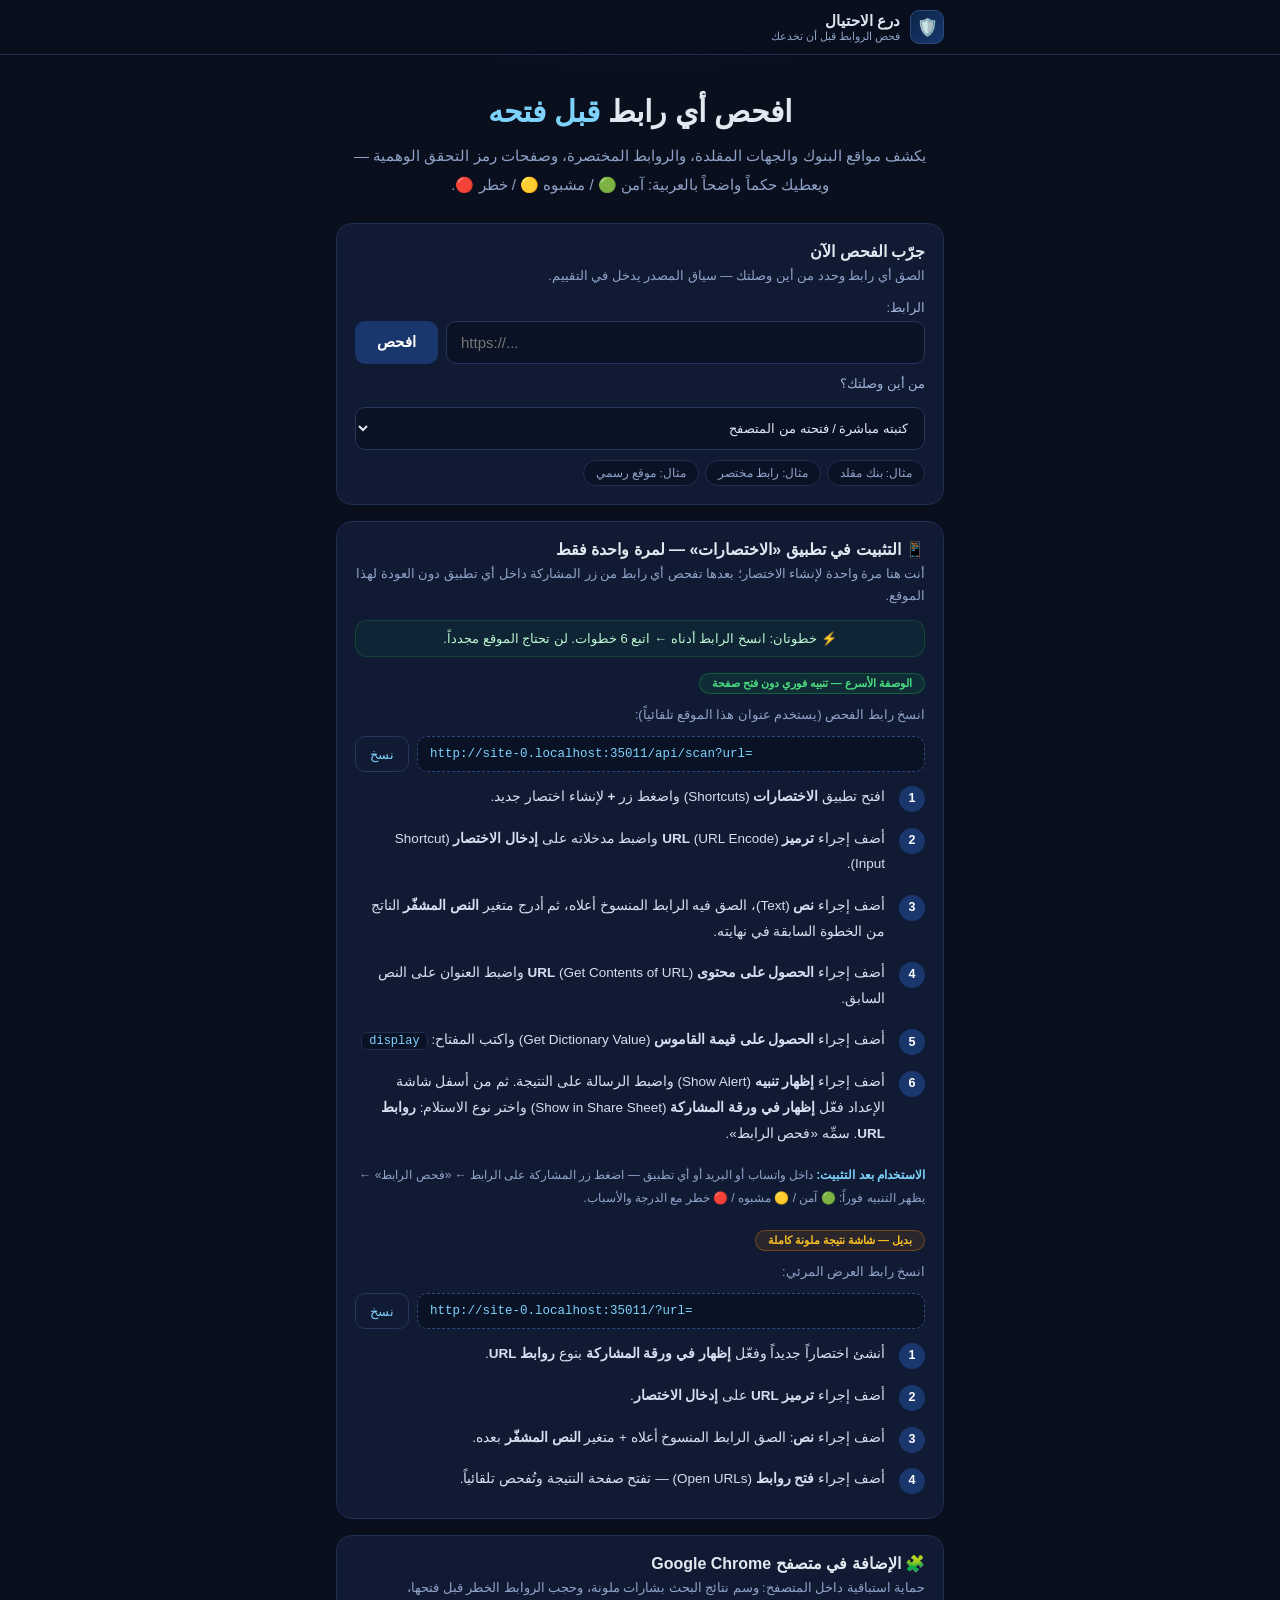
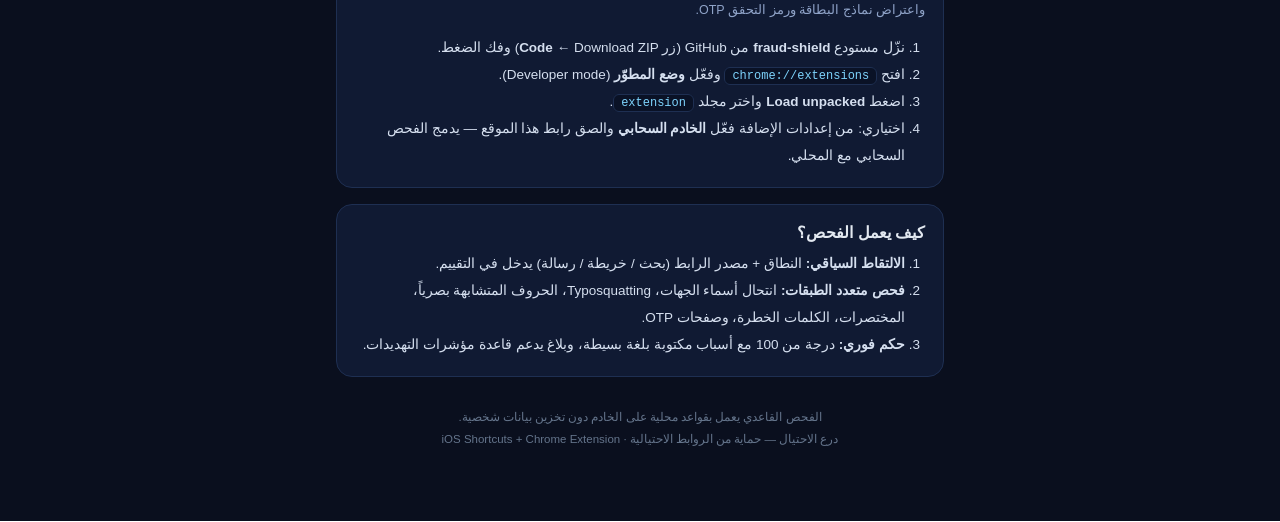
==== public/index.html @ 3e254652 "Add files via upload" ====
<!DOCTYPE html>
<html lang="ar" dir="rtl">
<head>
<meta charset="UTF-8">
<meta name="viewport" content="width=device-width, initial-scale=1">
<title>درع الاحتيال — افحص أي رابط قبل أن تخدعك</title>
<meta name="description" content="افحص الروابط الاحتيالية قبل فتحها: أضف الفحص إلى تطبيق الاختصارات في آيفون مرة واحدة، أو ثبّت إضافة كروم — حماية فورية من مواقع البنوك المقلدة ورموز OTP الوهمية.">
<meta name="theme-color" content="#0a0f1e">
<meta name="apple-mobile-web-app-capable" content="yes">
<meta name="apple-mobile-web-app-status-bar-style" content="black-translucent">
<link rel="manifest" href="manifest.webmanifest">
<link rel="apple-touch-icon" href="icons/icon180.png">
<link rel="icon" href="icons/icon192.png" type="image/png">
<style>
* { box-sizing: border-box; margin: 0; padding: 0; }
:root {
  --bg: #0a0f1e; --card: #101a33; --card2: #0a1226; --line: #1e2f52;
  --txt: #e2e8f0; --dim: #8fa3c8; --faint: #64748b;
  --green: #16a34a; --amber: #d97706; --red: #dc2626; --blue: #7dd3fc;
}
html { scroll-behavior: smooth; }
body {
  font-family: -apple-system, BlinkMacSystemFont, "Segoe UI", Tahoma, Arial, sans-serif;
  direction: rtl; color: var(--txt); min-height: 100vh;
  background: radial-gradient(900px 520px at 50% -12%, #12305e, var(--bg) 62%);
}
.wrap { max-width: 640px; margin: 0 auto; padding: 0 16px 70px; }

/* ===== الترويسة ===== */
header {
  position: sticky; top: 0; z-index: 20;
  background: rgba(10, 15, 30, .82); backdrop-filter: blur(10px);
  border-bottom: 1px solid var(--line);
}
.hbar { max-width: 640px; margin: 0 auto; padding: 10px 16px; display: flex; align-items: center; gap: 10px; }
.logo { width: 34px; height: 34px; border-radius: 9px; background: linear-gradient(135deg, #0b2447, #19376d); border: 1px solid #2c4a7c; display: flex; align-items: center; justify-content: center; font-size: 17px; flex: 0 0 auto; }
.hbar b { font-size: 15px; }
.hbar small { display: block; color: var(--dim); font-size: 11px; font-weight: 400; }

/* ===== البطل ===== */
.hero { text-align: center; padding: 34px 0 8px; }
.hero h1 { font-size: clamp(22px, 6.4vw, 30px); line-height: 1.5; }
.hero h1 em { font-style: normal; color: var(--blue); }
.hero p { color: var(--dim); font-size: clamp(13px, 3.6vw, 15px); margin-top: 8px; line-height: 1.9; }

.card { background: var(--card); border: 1px solid var(--line); border-radius: 16px; padding: 18px; margin-top: 16px; }
.card h2 { font-size: 16px; margin-bottom: 4px; }
.card .sub { color: var(--dim); font-size: 12.5px; line-height: 1.8; margin-bottom: 12px; }

/* ===== الفحص ===== */
.row { display: flex; gap: 8px; }
input[type=text] {
  flex: 1; min-width: 0; background: var(--card2); border: 1px solid #24365c; color: var(--txt);
  border-radius: 10px; padding: 12px 14px; font-size: 15px; direction: ltr; text-align: left; font-family: inherit;
}
input[type=text]:focus { outline: none; border-color: #2c4a7c; }
select {
  background: var(--card2); border: 1px solid #24365c; color: var(--txt);
  border-radius: 10px; padding: 12px 12px; font-size: 13px; font-family: inherit;
}
select.wide { width: 100%; margin-top: 10px; }
button.act {
  background: #19376d; color: #fff; border: 0; border-radius: 10px;
  padding: 12px 22px; font-size: 14.5px; font-weight: 700; cursor: pointer; font-family: inherit;
}
button.act:hover { background: #12305e; }
button.act.wide { width: 100%; margin-top: 12px; }
button.ghost {
  background: transparent; color: var(--blue); border: 1px solid #24365c; border-radius: 10px;
  padding: 9px 14px; font-size: 12.5px; cursor: pointer; font-family: inherit;
}
label.lbl { display: block; font-size: 12.5px; color: #9fb4d8; margin: 0 0 6px; }
.examples { display: flex; flex-wrap: wrap; gap: 6px; margin-top: 10px; }
.examples span {
  font-size: 11.5px; color: var(--dim); background: var(--card2); border: 1px solid var(--line);
  border-radius: 999px; padding: 5px 12px; cursor: pointer; direction: ltr; unicode-bidi: embed;
}
.examples span:hover { color: var(--blue); border-color: #2c4a7c; }
.loading { text-align: center; color: var(--blue); font-size: 13.5px; padding: 16px 0 4px; display: none; }
.err { color: #f87171; font-size: 13px; margin-top: 10px; display: none; line-height: 1.7; }

/* ===== النتيجة ===== */
.verdict { display: none; }
.verdict.show { display: block; }
.v-head { display: flex; align-items: center; gap: 14px; }
.gauge {
  width: 78px; height: 78px; border-radius: 50%; flex: 0 0 auto;
  background: conic-gradient(var(--faint) 0deg 0deg, #1e2f52 0deg 360deg);
  display: flex; align-items: center; justify-content: center;
}
.gauge .hole { width: 58px; height: 58px; border-radius: 50%; background: var(--card); display: flex; align-items: center; justify-content: center; font-size: 19px; font-weight: 800; }
.chip { display: inline-block; padding: 4px 16px; border-radius: 999px; font-weight: 700; font-size: 14px; }
.host { font-size: 12px; color: #9fb4d8; direction: ltr; unicode-bidi: embed; margin-top: 8px; word-break: break-all; text-align: right; }
ul.reasons { margin: 14px 0 0; padding: 0; list-style: none; }
ul.reasons li { font-size: 13px; line-height: 1.6; margin: 6px 0; background: var(--card2); border-inline-start: 3px solid #94a3b8; border-radius: 8px; padding: 8px 12px; color: #cdd9ee; }
.actions { display: flex; gap: 8px; margin-top: 14px; flex-wrap: wrap; }

/* ===== السجل ===== */
.hist { display: none; }
.hist.show { display: block; }
.hist ul { list-style: none; }
.hist li { display: flex; align-items: center; gap: 10px; padding: 9px 4px; border-bottom: 1px solid var(--line); cursor: pointer; }
.hist li:last-child { border-bottom: 0; }
.hist .dot { width: 9px; height: 9px; border-radius: 50%; flex: 0 0 auto; }
.hist .hurl { flex: 1; min-width: 0; font-size: 12.5px; direction: ltr; unicode-bidi: embed; text-align: left; white-space: nowrap; overflow: hidden; text-overflow: ellipsis; color: #cdd9ee; }
.hist .hsc { font-size: 12px; font-weight: 700; }
.hist .clear { margin-top: 10px; }

/* ===== خطوات التثبيت ===== */
.steps { counter-reset: st; list-style: none; }
.steps li { counter-increment: st; position: relative; padding: 8px 40px 8px 0; font-size: 13.5px; line-height: 1.9; color: #d5dfef; }
.steps li::before {
  content: counter(st); position: absolute; right: 0; top: 10px;
  width: 26px; height: 26px; border-radius: 50%; background: #19376d; color: #fff;
  font-size: 12.5px; font-weight: 700; display: flex; align-items: center; justify-content: center;
}
.steps code { background: var(--card2); border: 1px solid var(--line); border-radius: 6px; padding: 1px 7px; font-size: 12px; color: var(--blue); }
.urlbox { display: flex; gap: 8px; margin: 10px 0 4px; }
.urlbox code {
  flex: 1; min-width: 0; background: var(--card2); border: 1px dashed #2c4a7c; border-radius: 10px;
  padding: 10px 12px; font-size: 12.5px; color: var(--blue); direction: ltr; text-align: left;
  white-space: nowrap; overflow: hidden; text-overflow: ellipsis; font-family: ui-monospace, Menlo, monospace;
}
.badge { display: inline-block; font-size: 11px; font-weight: 700; border-radius: 999px; padding: 3px 12px; margin-bottom: 10px; }
.badge.rec { background: #16a34a22; color: #4ade80; border: 1px solid #16a34a66; }
.badge.alt { background: #d9770622; color: #fbbf24; border: 1px solid #d9770666; }
.note { font-size: 12px; color: var(--dim); line-height: 1.9; margin-top: 10px; }
.note b { color: var(--blue); }
.once { text-align: center; background: #16a34a14; border: 1px solid #16a34a44; border-radius: 12px; padding: 10px 14px; font-size: 13px; color: #bbf7d0; margin-top: 12px; }

/* ===== قسم كروم ===== */
.olite { margin: 8px 0 0; padding-right: 20px; font-size: 13.5px; line-height: 2; color: #d5dfef; }
.olite code { background: var(--card2); border: 1px solid var(--line); border-radius: 6px; padding: 1px 7px; font-size: 12px; color: var(--blue); }

footer { text-align: center; font-size: 11.5px; color: var(--faint); margin-top: 30px; line-height: 1.9; }

@media (max-width: 420px) {
  .v-head { gap: 10px; }
  .gauge { width: 68px; height: 68px; }
  .gauge .hole { width: 50px; height: 50px; font-size: 16px; }
}
</style>
</head>
<body>

<header>
  <div class="hbar">
    <div class="logo">🛡️</div>
    <b>درع الاحتيال<small>فحص الروابط قبل أن تخدعك</small></b>
  </div>
</header>

<div class="wrap">

  <section class="hero">
    <h1>افحص أي رابط <em>قبل فتحه</em></h1>
    <p>يكشف مواقع البنوك والجهات المقلدة، والروابط المختصرة، وصفحات رمز التحقق الوهمية —
       ويعطيك حكماً واضحاً بالعربية: آمن 🟢 / مشبوه 🟡 / خطر 🔴.</p>
  </section>

  <!-- الفحص المباشر -->
  <section class="card">
    <h2>جرّب الفحص الآن</h2>
    <p class="sub">الصق أي رابط وحدد من أين وصلتك — سياق المصدر يدخل في التقييم.</p>
    <label class="lbl" for="urlInput">الرابط:</label>
    <div class="row">
      <input type="text" id="urlInput" placeholder="https://..." spellcheck="false" autocomplete="off">
      <button class="act" id="scanBtn">افحص</button>
    </div>
    <label class="lbl" for="sourceSel" style="margin-top:12px">من أين وصلتك؟</label>
    <select id="sourceSel" class="wide">
      <option value="direct">كتبته مباشرة / فتحته من المتصفح</option>
      <option value="message">رسالة (واتساب / SMS / تطبيق محادثة)</option>
      <option value="search">نتيجة بحث أو إعلان</option>
      <option value="maps">بطاقة خريطة (حجز / تواصل)</option>
      <option value="shortcut">مشاركة سريعة (Share Sheet)</option>
    </select>
    <div class="examples">
      <span data-url="https://emiratesnbd-secure-verify.com/login">مثال: بنك مقلد</span>
      <span data-url="https://bit.ly/gift-prize">مثال: رابط مختصر</span>
      <span data-url="https://www.emiratesnbd.com">مثال: موقع رسمي</span>
    </div>
    <div id="loading" class="loading">جارٍ الفحص متعدد الطبقات…</div>
    <div id="err" class="err"></div>
  </section>

  <!-- النتيجة -->
  <section id="verdict" class="card verdict">
    <div class="v-head">
      <div class="gauge" id="gauge"><div class="hole"><span id="scoreNum">—</span></div></div>
      <div>
        <span id="levelChip" class="chip">—</span>
        <div class="host" id="hostLine"></div>
      </div>
    </div>
    <ul class="reasons" id="reasons"></ul>
    <div class="actions">
      <button class="ghost" id="reportBtn">🚩 الإبلاغ عن هذا الرابط</button>
      <button class="ghost" id="againBtn">فحص رابط آخر</button>
    </div>
  </section>

  <!-- السجل -->
  <section id="histCard" class="card hist">
    <h2>آخر فحوصاتك</h2>
    <p class="sub">محفوظة في جهازك فقط (localStorage).</p>
    <ul id="histList"></ul>
    <button class="ghost clear" id="histClear">مسح السجل</button>
  </section>

  <!-- إضافة الاختصارات -->
  <section class="card" id="shortcut">
    <h2>📱 التثبيت في تطبيق «الاختصارات» — لمرة واحدة فقط</h2>
    <p class="sub">أنت هنا مرة واحدة لإنشاء الاختصار؛ بعدها تفحص أي رابط من زر المشاركة داخل أي تطبيق دون العودة لهذا الموقع.</p>

    <div class="once">⚡ خطوتان: انسخ الرابط أدناه ← اتبع 6 خطوات. لن تحتاج الموقع مجدداً.</div>

    <!-- الوصفة أ -->
    <div style="margin-top:16px">
      <span class="badge rec">الوصفة الأسرع — تنبيه فوري دون فتح صفحة</span>
      <p class="sub" style="margin-bottom:6px">انسخ رابط الفحص (يستخدم عنوان هذا الموقع تلقائياً):</p>
      <div class="urlbox">
        <code id="apiUrl">…</code>
        <button class="ghost" id="copyApi">نسخ</button>
      </div>
      <ol class="steps">
        <li>افتح تطبيق <b>الاختصارات</b> (Shortcuts) واضغط زر <b>+</b> لإنشاء اختصار جديد.</li>
        <li>أضف إجراء <b>ترميز URL</b> (URL Encode) واضبط مدخلاته على <b>إدخال الاختصار</b> (Shortcut Input).</li>
        <li>أضف إجراء <b>نص</b> (Text)، الصق فيه الرابط المنسوخ أعلاه، ثم أدرج متغير <b>النص المشفّر</b> الناتج من الخطوة السابقة في نهايته.</li>
        <li>أضف إجراء <b>الحصول على محتوى URL</b> (Get Contents of URL) واضبط العنوان على النص السابق.</li>
        <li>أضف إجراء <b>الحصول على قيمة القاموس</b> (Get Dictionary Value) واكتب المفتاح: <code>display</code></li>
        <li>أضف إجراء <b>إظهار تنبيه</b> (Show Alert) واضبط الرسالة على النتيجة. ثم من أسفل شاشة الإعداد فعّل <b>إظهار في ورقة المشاركة</b> (Show in Share Sheet) واختر نوع الاستلام: <b>روابط URL</b>. سمِّه «فحص الرابط».</li>
      </ol>
      <p class="note"><b>الاستخدام بعد التثبيت:</b> داخل واتساب أو البريد أو أي تطبيق — اضغط زر المشاركة على الرابط ← «فحص الرابط» ← يظهر التنبيه فوراً: 🟢 آمن / 🟡 مشبوه / 🔴 خطر مع الدرجة والأسباب.</p>
    </div>

    <!-- الوصفة ب -->
    <div style="margin-top:20px">
      <span class="badge alt">بديل — شاشة نتيجة ملونة كاملة</span>
      <p class="sub" style="margin-bottom:6px">انسخ رابط العرض المرئي:</p>
      <div class="urlbox">
        <code id="webUrl">…</code>
        <button class="ghost" id="copyWeb">نسخ</button>
      </div>
      <ol class="steps">
        <li>أنشئ اختصاراً جديداً وفعّل <b>إظهار في ورقة المشاركة</b> بنوع <b>روابط URL</b>.</li>
        <li>أضف إجراء <b>ترميز URL</b> على <b>إدخال الاختصار</b>.</li>
        <li>أضف إجراء <b>نص</b>: الصق الرابط المنسوخ أعلاه + متغير <b>النص المشفّر</b> بعده.</li>
        <li>أضف إجراء <b>فتح روابط</b> (Open URLs) — تفتح صفحة النتيجة وتُفحص تلقائياً.</li>
      </ol>
    </div>
  </section>

  <!-- إضافة كروم -->
  <section class="card" id="chrome">
    <h2>🧩 الإضافة في متصفح Google Chrome</h2>
    <p class="sub">حماية استباقية داخل المتصفح: وسم نتائج البحث بشارات ملونة، وحجب الروابط الخطر قبل فتحها، واعتراض نماذج البطاقة ورمز التحقق OTP.</p>
    <ol class="olite">
      <li>نزّل مستودع <b>fraud-shield</b> من GitHub (زر <b>Code</b> ← Download ZIP) وفك الضغط.</li>
      <li>افتح <code>chrome://extensions</code> وفعّل <b>وضع المطوّر</b> (Developer mode).</li>
      <li>اضغط <b>Load unpacked</b> واختر مجلد <code>extension</code>.</li>
      <li>اختياري: من إعدادات الإضافة فعّل <b>الخادم السحابي</b> والصق رابط هذا الموقع — يدمج الفحص السحابي مع المحلي.</li>
    </ol>
  </section>

  <section class="card">
    <h2>كيف يعمل الفحص؟</h2>
    <ol class="olite">
      <li><b>الالتقاط السياقي:</b> النطاق + مصدر الرابط (بحث / خريطة / رسالة) يدخل في التقييم.</li>
      <li><b>فحص متعدد الطبقات:</b> انتحال أسماء الجهات، Typosquatting، الحروف المتشابهة بصرياً، المختصرات، الكلمات الخطرة، وصفحات OTP.</li>
      <li><b>حكم فوري:</b> درجة من 100 مع أسباب مكتوبة بلغة بسيطة، وبلاغ يدعم قاعدة مؤشرات التهديدات.</li>
    </ol>
  </section>

  <footer>
    الفحص القاعدي يعمل بقواعد محلية على الخادم دون تخزين بيانات شخصية.<br>
    درع الاحتيال — حماية من الروابط الاحتيالية · iOS Shortcuts + Chrome Extension
  </footer>
</div>

<script>
(function () {
  'use strict';
  var $ = function (id) { return document.getElementById(id); };
  var LEVELS = {
    safe:    { text: 'آمن',    color: '#16a34a' },
    caution: { text: 'مشبوه', color: '#d97706' },
    danger:  { text: 'خطر',   color: '#dc2626' },
    na:      { text: 'غير قابل للفحص', color: '#6b7280' }
  };
  var ORIGIN = location.origin;
  var lastScan = null;

  /* تعبئة روابط الوصفات بعنوان الموقع الفعلي */
  $('apiUrl').textContent = ORIGIN + '/api/scan?url=';
  $('webUrl').textContent = ORIGIN + '/?url=';

  function esc(s) {
    return String(s == null ? '' : s)
      .replace(/&/g, '&amp;').replace(/</g, '&lt;').replace(/>/g, '&gt;')
      .replace(/"/g, '&quot;').replace(/'/g, '&#39;');
  }

  function copyText(txt, btn) {
    function done() {
      var old = btn.textContent;
      btn.textContent = 'تم النسخ ✓';
      setTimeout(function () { btn.textContent = old; }, 1600);
    }
    if (navigator.clipboard && navigator.clipboard.writeText) {
      navigator.clipboard.writeText(txt).then(done).catch(function () { fallback(); });
    } else { fallback(); }
    function fallback() {
      var ta = document.createElement('textarea');
      ta.value = txt; ta.style.position = 'fixed'; ta.style.opacity = '0';
      document.body.appendChild(ta); ta.select();
      try { document.execCommand('copy'); done(); } catch (e) {}
      document.body.removeChild(ta);
    }
  }
  $('copyApi').addEventListener('click', function () { copyText($('apiUrl').textContent, this); });
  $('copyWeb').addEventListener('click', function () { copyText($('webUrl').textContent, this); });

  /* ===== السجل المحلي ===== */
  var HKEY = 'fs_history';
  function getHist() {
    try { return JSON.parse(localStorage.getItem(HKEY) || '[]'); } catch (e) { return []; }
  }
  function pushHist(v) {
    var h = getHist().filter(function (x) { return x.url !== v.url; });
    h.unshift({ url: v.url, host: v.registrable || v.host || v.url, score: v.score, level: v.level, ts: Date.now() });
    if (h.length > 8) h.length = 8;
    try { localStorage.setItem(HKEY, JSON.stringify(h)); } catch (e) {}
    renderHist();
  }
  function renderHist() {
    var h = getHist();
    $('histCard').classList.toggle('show', h.length > 0);
    var ul = $('histList');
    ul.innerHTML = '';
    h.forEach(function (x) {
      var li = document.createElement('li');
      var color = (LEVELS[x.level] || LEVELS.na).color;
      li.innerHTML = '<span class="dot" style="background:' + color + '"></span>' +
        '<span class="hurl">' + esc(x.host) + '</span>' +
        '<span class="hsc" style="color:' + color + '">' + (x.level === 'na' ? '—' : x.score) + '</span>';
      li.addEventListener('click', function () {
        $('urlInput').value = x.url;
        scan(x.url, $('sourceSel').value);
        window.scrollTo({ top: 0, behavior: 'smooth' });
      });
      ul.appendChild(li);
    });
  }
  $('histClear').addEventListener('click', function () {
    try { localStorage.removeItem(HKEY); } catch (e) {}
    renderHist();
  });

  /* ===== الفحص ===== */
  function render(v) {
    var meta = LEVELS[v.level] || LEVELS.na;
    var deg = Math.round((v.score || 0) * 3.6);
    var g = $('gauge');
    g.style.background = 'conic-gradient(' + meta.color + ' 0deg ' + deg + 'deg, #1e2f52 ' + deg + 'deg 360deg)';
    $('scoreNum').textContent = (v.scannable === false) ? '—' : v.score;
    $('scoreNum').style.color = meta.color;
    var chip = $('levelChip');
    chip.textContent = meta.text;
    chip.style.background = meta.color + '26';
    chip.style.color = meta.color;
    chip.style.border = '1px solid ' + meta.color;
    $('hostLine').textContent = (v.registrable || v.host || v.url || '');
    var ul = $('reasons');
    ul.innerHTML = '';
    (v.reasons || []).forEach(function (r) {
      var li = document.createElement('li');
      li.style.borderInlineStartColor = r.weight > 0 ? '#f87171' : (r.weight < 0 ? '#4ade80' : '#94a3b8');
      li.textContent = (r.weight > 0 ? '• ' : (r.weight < 0 ? '✓ ' : 'ℹ ')) + r.text +
        (r.weight > 0 ? ' (+' + r.weight + ')' : '');
      ul.appendChild(li);
    });
    $('verdict').classList.add('show');
    pushHist(v);
  }

  function scan(url, source) {
    $('err').style.display = 'none';
    $('loading').style.display = 'block';
    $('verdict').classList.remove('show');
    fetch(ORIGIN + '/api/scan?url=' + encodeURIComponent(url) + '&source=' + encodeURIComponent(source || 'direct'))
      .then(function (r) { return r.json(); })
      .then(function (j) {
        $('loading').style.display = 'none';
        if (!j.ok) {
          $('err').textContent = 'تعذر الفحص: ' + (j.error || 'خطأ غير معروف');
          $('err').style.display = 'block';
          return;
        }
        lastScan = j.verdict;
        render(j.verdict);
      })
      .catch(function (e) {
        $('loading').style.display = 'none';
        $('err').textContent = 'فشل الاتصال بالخادم: ' + e;
        $('err').style.display = 'block';
      });
  }

  function go() {
    var v = $('urlInput').value.trim();
    if (!v) return;
    if (!/^https?:\/\//i.test(v)) v = 'https://' + v;
    scan(v, $('sourceSel').value);
  }
  $('scanBtn').addEventListener('click', go);
  $('urlInput').addEventListener('keydown', function (e) { if (e.key === 'Enter') go(); });

  document.querySelectorAll('.examples span').forEach(function (el) {
    el.addEventListener('click', function () {
      $('urlInput').value = el.getAttribute('data-url');
      go();
    });
  });

  $('reportBtn').addEventListener('click', function () {
    if (!lastScan) return;
    var self = this;
    fetch(ORIGIN + '/api/report', {
      method: 'POST',
      headers: { 'Content-Type': 'application/json' },
      body: JSON.stringify({
        url: lastScan.url,
        score: lastScan.score,
        level: lastScan.level,
        source: $('sourceSel').value
      })
    }).then(function () {
      self.textContent = 'تم الإبلاغ ✓';
      setTimeout(function () { self.textContent = '🚩 الإبلاغ عن هذا الرابط'; }, 2000);
    }).catch(function () {
      self.textContent = 'تعذر الإرسال ✕';
      setTimeout(function () { self.textContent = '🚩 الإبلاغ عن هذا الرابط'; }, 2000);
    });
  });
  $('againBtn').addEventListener('click', function () {
    $('verdict').classList.remove('show');
    $('urlInput').value = '';
    $('urlInput').focus();
    window.scrollTo({ top: 0, behavior: 'smooth' });
  });

  /* فحص تلقائي عند الوصول بـ /?url=...&source=... (تستخدمه وصفة الاختصار البديلة) */
  var q = new URLSearchParams(location.search);
  var auto = q.get('url');
  if (auto) {
    $('urlInput').value = auto;
    var s = q.get('source');
    if (s) $('sourceSel').value = s;
    scan(auto, s || 'shortcut');
  }

  renderHist();
})();
</script>
</body>
</html>
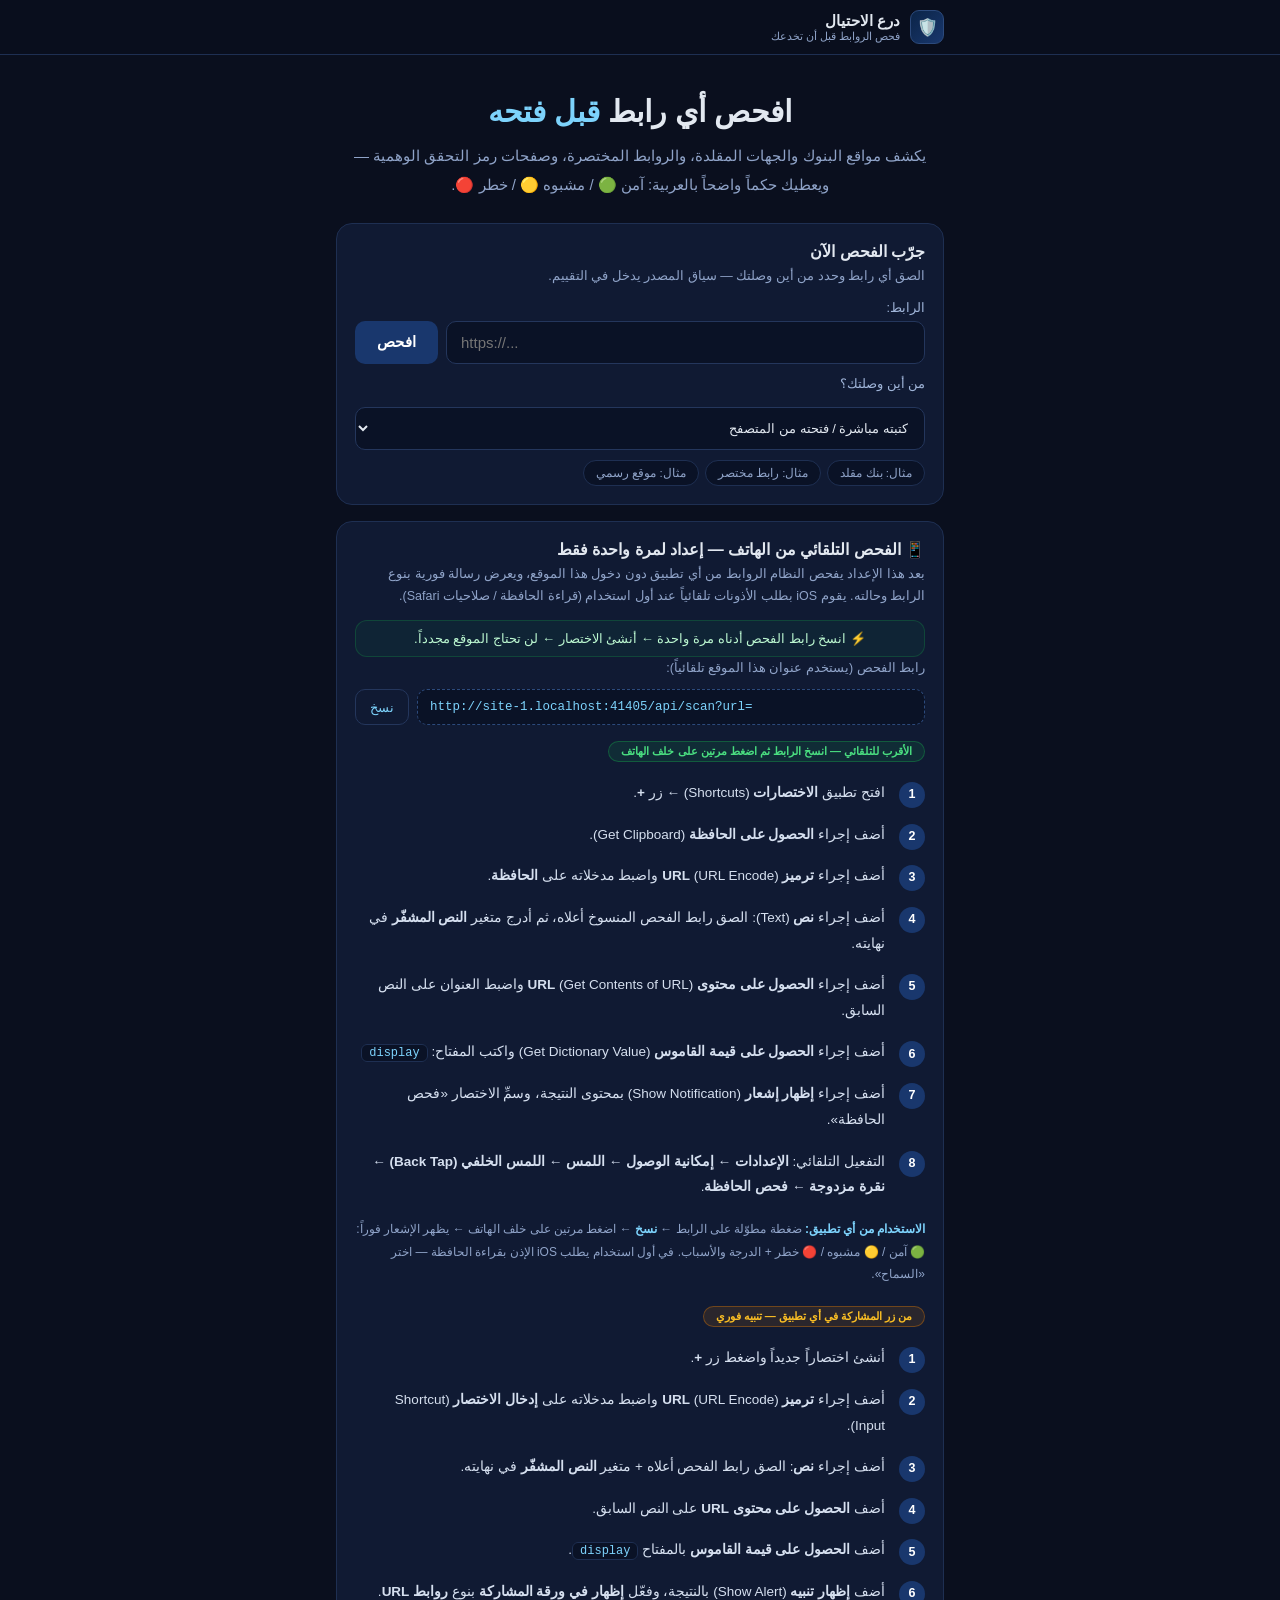
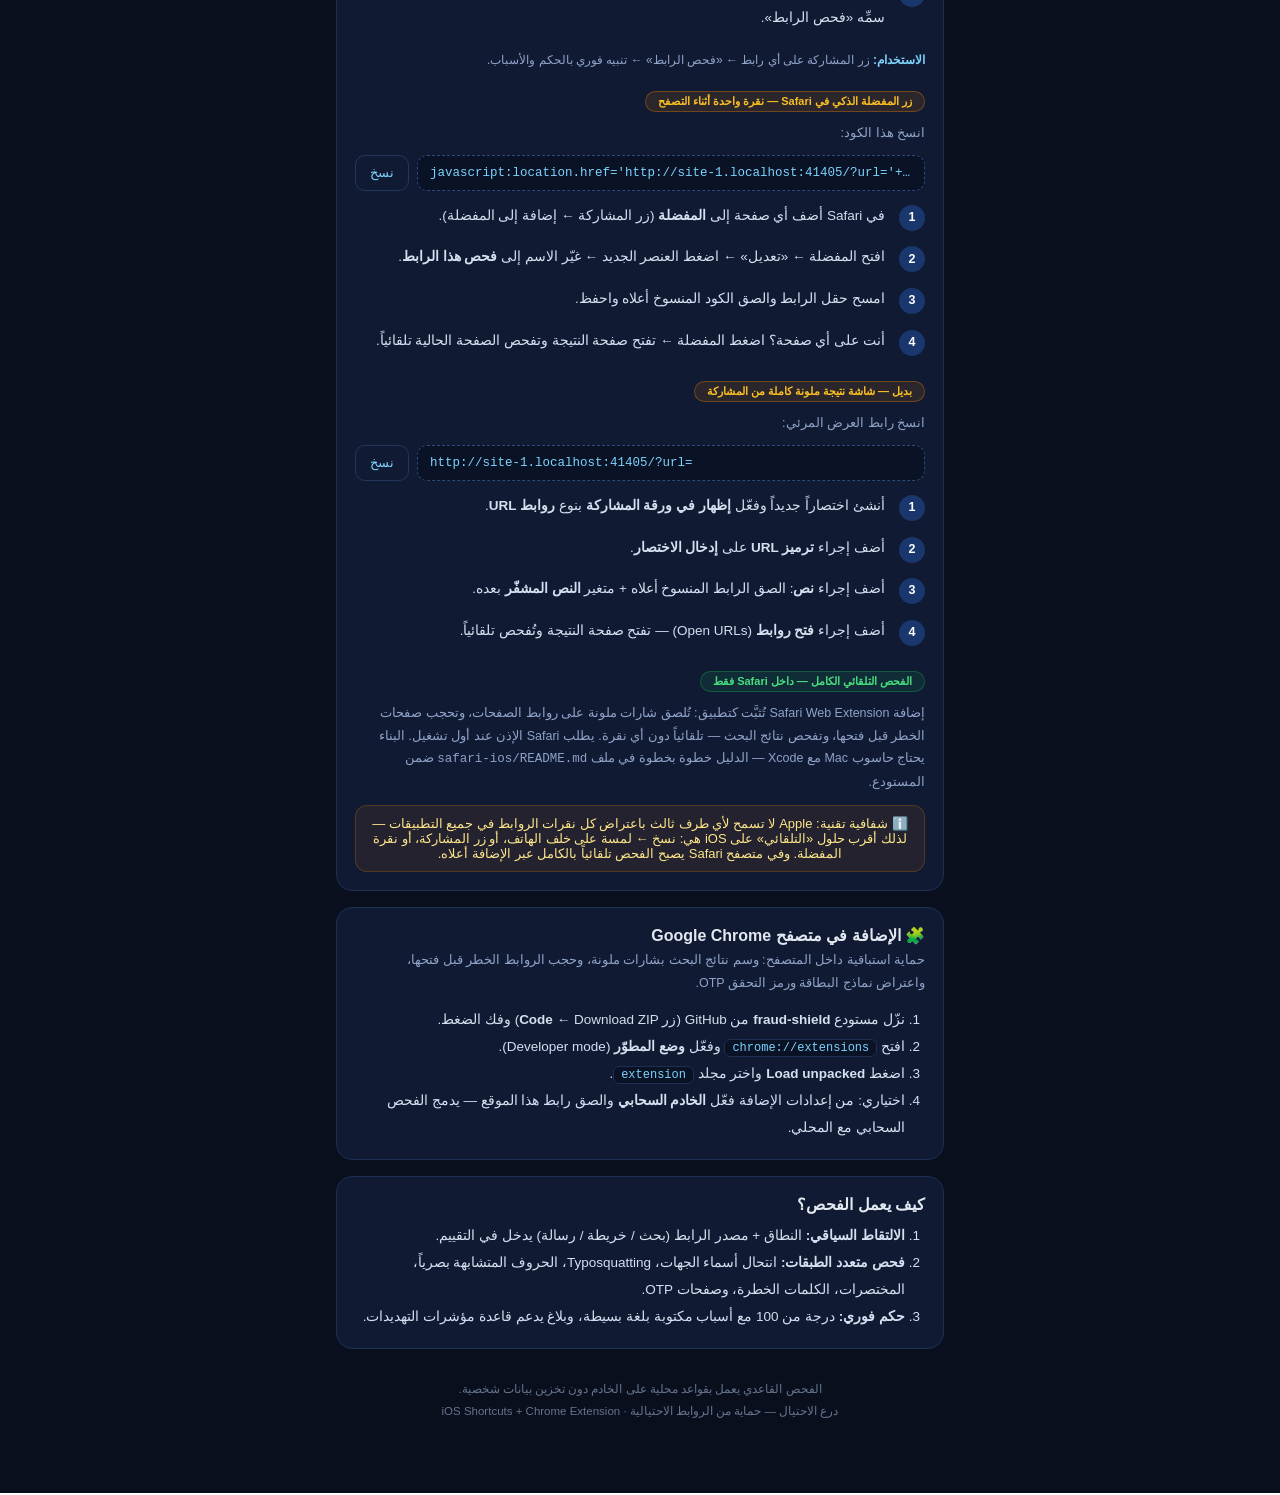
==== commit f53b50ae: "Update index.html" ====
--- a/public/index.html
+++ b/public/index.html
@@ -174,6 +174,8 @@
       <option value="search">نتيجة بحث أو إعلان</option>
       <option value="maps">بطاقة خريطة (حجز / تواصل)</option>
       <option value="shortcut">مشاركة سريعة (Share Sheet)</option>
+      <option value="clipboard">نسخته من أي تطبيق (فحص الحافظة)</option>
+      <option value="bookmark">زر المفضلة في Safari</option>
     </select>
     <div class="examples">
       <span data-url="https://emiratesnbd-secure-verify.com/login">مثال: بنك مقلد</span>
@@ -208,35 +210,68 @@
     <button class="ghost clear" id="histClear">مسح السجل</button>
   </section>
 
-  <!-- إضافة الاختصارات -->
+  <!-- الفحص التلقائي من الهاتف -->
   <section class="card" id="shortcut">
-    <h2>📱 التثبيت في تطبيق «الاختصارات» — لمرة واحدة فقط</h2>
-    <p class="sub">أنت هنا مرة واحدة لإنشاء الاختصار؛ بعدها تفحص أي رابط من زر المشاركة داخل أي تطبيق دون العودة لهذا الموقع.</p>
-
-    <div class="once">⚡ خطوتان: انسخ الرابط أدناه ← اتبع 6 خطوات. لن تحتاج الموقع مجدداً.</div>
-
-    <!-- الوصفة أ -->
+    <h2>📱 الفحص التلقائي من الهاتف — إعداد لمرة واحدة فقط</h2>
+    <p class="sub">بعد هذا الإعداد يفحص النظام الروابط من أي تطبيق دون دخول هذا الموقع، ويعرض رسالة فورية بنوع الرابط وحالته. يقوم iOS بطلب الأذونات تلقائياً عند أول استخدام (قراءة الحافظة / صلاحيات Safari).</p>
+
+    <div class="once">⚡ انسخ رابط الفحص أدناه مرة واحدة ← أنشئ الاختصار ← لن تحتاج الموقع مجدداً.</div>
+
+    <p class="sub" style="margin-bottom:6px">رابط الفحص (يستخدم عنوان هذا الموقع تلقائياً):</p>
+    <div class="urlbox">
+      <code id="apiUrl">…</code>
+      <button class="ghost" id="copyApi">نسخ</button>
+    </div>
+
+    <!-- الوصفة 1: الحافظة + اللمس الخلفي -->
     <div style="margin-top:16px">
-      <span class="badge rec">الوصفة الأسرع — تنبيه فوري دون فتح صفحة</span>
-      <p class="sub" style="margin-bottom:6px">انسخ رابط الفحص (يستخدم عنوان هذا الموقع تلقائياً):</p>
+      <span class="badge rec">الأقرب للتلقائي — انسخ الرابط ثم اضغط مرتين على خلف الهاتف</span>
+      <ol class="steps">
+        <li>افتح تطبيق <b>الاختصارات</b> (Shortcuts) ← زر <b>+</b>.</li>
+        <li>أضف إجراء <b>الحصول على الحافظة</b> (Get Clipboard).</li>
+        <li>أضف إجراء <b>ترميز URL</b> (URL Encode) واضبط مدخلاته على <b>الحافظة</b>.</li>
+        <li>أضف إجراء <b>نص</b> (Text): الصق رابط الفحص المنسوخ أعلاه، ثم أدرج متغير <b>النص المشفّر</b> في نهايته.</li>
+        <li>أضف إجراء <b>الحصول على محتوى URL</b> (Get Contents of URL) واضبط العنوان على النص السابق.</li>
+        <li>أضف إجراء <b>الحصول على قيمة القاموس</b> (Get Dictionary Value) واكتب المفتاح: <code>display</code></li>
+        <li>أضف إجراء <b>إظهار إشعار</b> (Show Notification) بمحتوى النتيجة، وسمِّ الاختصار «فحص الحافظة».</li>
+        <li>التفعيل التلقائي: <b>الإعدادات ← إمكانية الوصول ← اللمس ← اللمس الخلفي (Back Tap) ← نقرة مزدوجة ← فحص الحافظة</b>.</li>
+      </ol>
+      <p class="note"><b>الاستخدام من أي تطبيق:</b> ضغطة مطوّلة على الرابط ← <b>نسخ</b> ← اضغط مرتين على خلف الهاتف ← يظهر الإشعار فوراً: 🟢 آمن / 🟡 مشبوه / 🔴 خطر + الدرجة والأسباب. في أول استخدام يطلب iOS الإذن بقراءة الحافظة — اختر «السماح».</p>
+    </div>
+
+    <!-- الوصفة 2: ورقة المشاركة -->
+    <div style="margin-top:20px">
+      <span class="badge alt">من زر المشاركة في أي تطبيق — تنبيه فوري</span>
+      <ol class="steps">
+        <li>أنشئ اختصاراً جديداً واضغط زر <b>+</b>.</li>
+        <li>أضف إجراء <b>ترميز URL</b> (URL Encode) واضبط مدخلاته على <b>إدخال الاختصار</b> (Shortcut Input).</li>
+        <li>أضف إجراء <b>نص</b>: الصق رابط الفحص أعلاه + متغير <b>النص المشفّر</b> في نهايته.</li>
+        <li>أضف <b>الحصول على محتوى URL</b> على النص السابق.</li>
+        <li>أضف <b>الحصول على قيمة القاموس</b> بالمفتاح <code>display</code>.</li>
+        <li>أضف <b>إظهار تنبيه</b> (Show Alert) بالنتيجة، وفعّل <b>إظهار في ورقة المشاركة</b> بنوع <b>روابط URL</b>. سمِّه «فحص الرابط».</li>
+      </ol>
+      <p class="note"><b>الاستخدام:</b> زر المشاركة على أي رابط ← «فحص الرابط» ← تنبيه فوري بالحكم والأسباب.</p>
+    </div>
+
+    <!-- الوصفة 3: المفضلة الذكية -->
+    <div style="margin-top:20px">
+      <span class="badge alt">زر المفضلة الذكي في Safari — نقرة واحدة أثناء التصفح</span>
+      <p class="sub" style="margin-bottom:6px">انسخ هذا الكود:</p>
       <div class="urlbox">
-        <code id="apiUrl">…</code>
-        <button class="ghost" id="copyApi">نسخ</button>
+        <code id="bmCode">…</code>
+        <button class="ghost" id="copyBm">نسخ</button>
       </div>
       <ol class="steps">
-        <li>افتح تطبيق <b>الاختصارات</b> (Shortcuts) واضغط زر <b>+</b> لإنشاء اختصار جديد.</li>
-        <li>أضف إجراء <b>ترميز URL</b> (URL Encode) واضبط مدخلاته على <b>إدخال الاختصار</b> (Shortcut Input).</li>
-        <li>أضف إجراء <b>نص</b> (Text)، الصق فيه الرابط المنسوخ أعلاه، ثم أدرج متغير <b>النص المشفّر</b> الناتج من الخطوة السابقة في نهايته.</li>
-        <li>أضف إجراء <b>الحصول على محتوى URL</b> (Get Contents of URL) واضبط العنوان على النص السابق.</li>
-        <li>أضف إجراء <b>الحصول على قيمة القاموس</b> (Get Dictionary Value) واكتب المفتاح: <code>display</code></li>
-        <li>أضف إجراء <b>إظهار تنبيه</b> (Show Alert) واضبط الرسالة على النتيجة. ثم من أسفل شاشة الإعداد فعّل <b>إظهار في ورقة المشاركة</b> (Show in Share Sheet) واختر نوع الاستلام: <b>روابط URL</b>. سمِّه «فحص الرابط».</li>
+        <li>في Safari أضف أي صفحة إلى <b>المفضلة</b> (زر المشاركة ← إضافة إلى المفضلة).</li>
+        <li>افتح المفضلة ← «تعديل» ← اضغط العنصر الجديد ← غيّر الاسم إلى <b>فحص هذا الرابط</b>.</li>
+        <li>امسح حقل الرابط والصق الكود المنسوخ أعلاه واحفظ.</li>
+        <li>أنت على أي صفحة؟ اضغط المفضلة ← تفتح صفحة النتيجة وتفحص الصفحة الحالية تلقائياً.</li>
       </ol>
-      <p class="note"><b>الاستخدام بعد التثبيت:</b> داخل واتساب أو البريد أو أي تطبيق — اضغط زر المشاركة على الرابط ← «فحص الرابط» ← يظهر التنبيه فوراً: 🟢 آمن / 🟡 مشبوه / 🔴 خطر مع الدرجة والأسباب.</p>
-    </div>
-
-    <!-- الوصفة ب -->
+    </div>
+
+    <!-- الوصفة 4: شاشة كاملة من المشاركة -->
     <div style="margin-top:20px">
-      <span class="badge alt">بديل — شاشة نتيجة ملونة كاملة</span>
+      <span class="badge alt">بديل — شاشة نتيجة ملونة كاملة من المشاركة</span>
       <p class="sub" style="margin-bottom:6px">انسخ رابط العرض المرئي:</p>
       <div class="urlbox">
         <code id="webUrl">…</code>
@@ -248,6 +283,16 @@
         <li>أضف إجراء <b>نص</b>: الصق الرابط المنسوخ أعلاه + متغير <b>النص المشفّر</b> بعده.</li>
         <li>أضف إجراء <b>فتح روابط</b> (Open URLs) — تفتح صفحة النتيجة وتُفحص تلقائياً.</li>
       </ol>
+    </div>
+
+    <!-- Safari التلقائي الكامل -->
+    <div style="margin-top:20px">
+      <span class="badge rec">الفحص التلقائي الكامل — داخل Safari فقط</span>
+      <p class="sub">إضافة Safari Web Extension تُثبَّت كتطبيق: تُلصق شارات ملونة على روابط الصفحات، وتحجب صفحات الخطر قبل فتحها، وتفحص نتائج البحث — تلقائياً دون أي نقرة. يطلب Safari الإذن عند أول تشغيل. البناء يحتاج حاسوب Mac مع Xcode — الدليل خطوة بخطوة في ملف <code>safari-ios/README.md</code> ضمن المستودع.</p>
+    </div>
+
+    <div class="once" style="background:#d9770618;border-color:#d9770644;color:#fde68a">
+      ℹ️ شفافية تقنية: Apple لا تسمح لأي طرف ثالث باعتراض كل نقرات الروابط في جميع التطبيقات — لذلك أقرب حلول «التلقائي» على iOS هي: نسخ ← لمسة على خلف الهاتف، أو زر المشاركة، أو نقرة المفضلة. وفي متصفح Safari يصبح الفحص تلقائياً بالكامل عبر الإضافة أعلاه.
     </div>
   </section>
 
@@ -294,6 +339,7 @@
   /* تعبئة روابط الوصفات بعنوان الموقع الفعلي */
   $('apiUrl').textContent = ORIGIN + '/api/scan?url=';
   $('webUrl').textContent = ORIGIN + '/?url=';
+  $('bmCode').textContent = "javascript:location.href='" + ORIGIN + "/?url='+encodeURIComponent(location.href)+'&source=bookmark'";
 
   function esc(s) {
     return String(s == null ? '' : s)
@@ -320,6 +366,7 @@
   }
   $('copyApi').addEventListener('click', function () { copyText($('apiUrl').textContent, this); });
   $('copyWeb').addEventListener('click', function () { copyText($('webUrl').textContent, this); });
+  $('copyBm').addEventListener('click', function () { copyText($('bmCode').textContent, this); });
 
   /* ===== السجل المحلي ===== */
   var HKEY = 'fs_history';
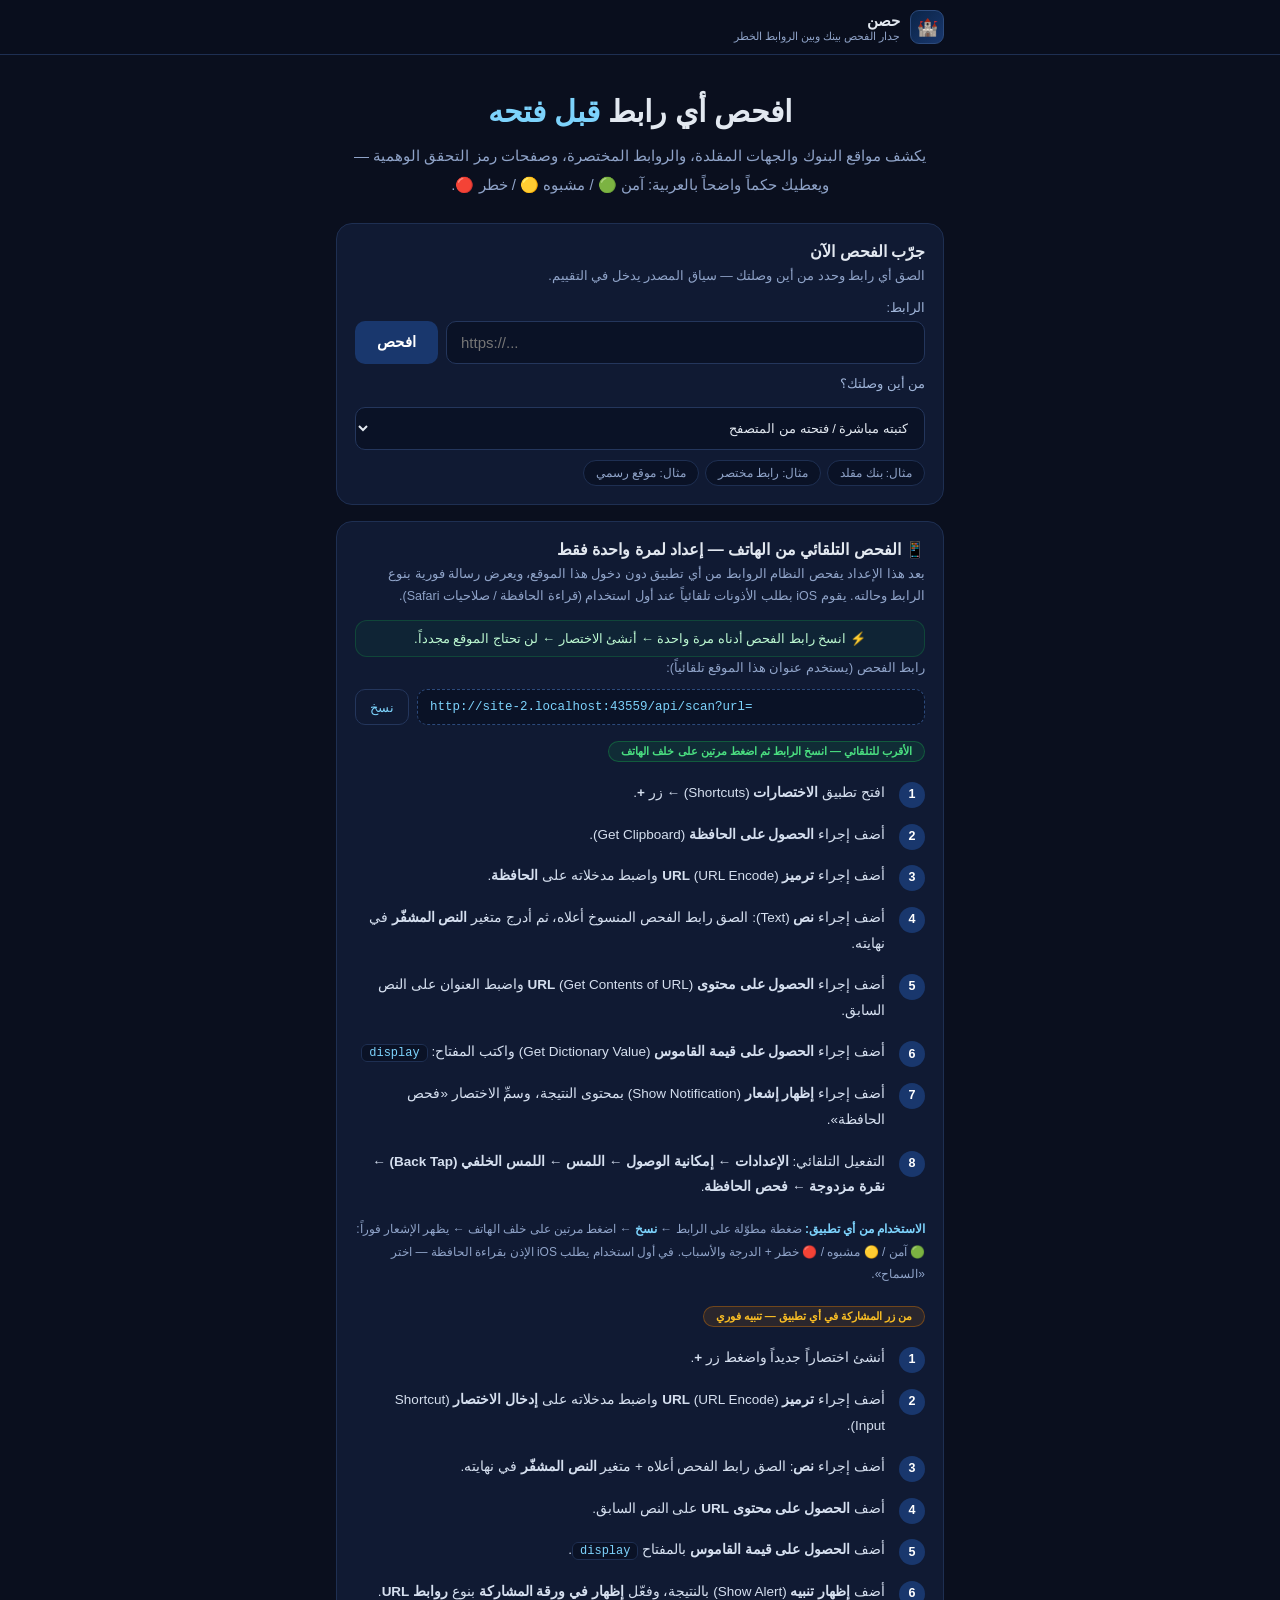
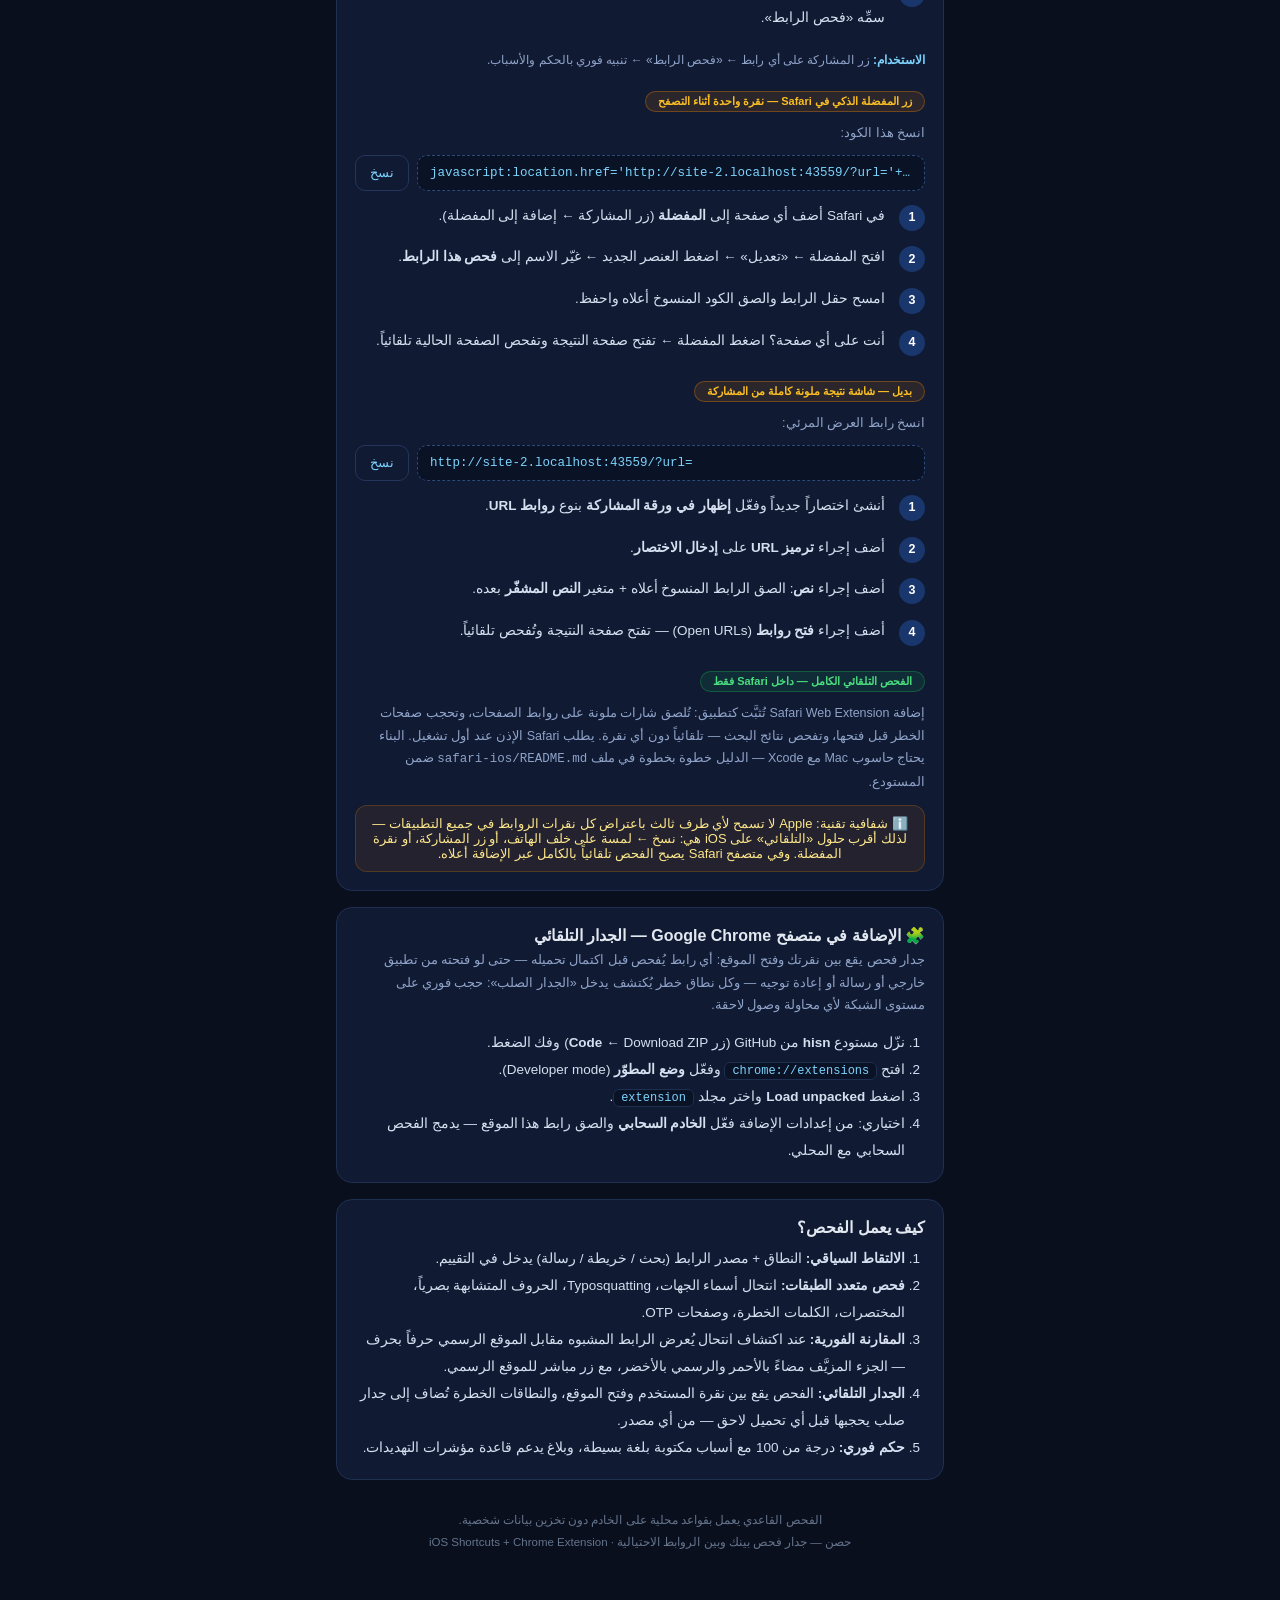
==== commit bb5a5863: "Update index.html" ====
--- a/public/index.html
+++ b/public/index.html
@@ -3,8 +3,8 @@
 <head>
 <meta charset="UTF-8">
 <meta name="viewport" content="width=device-width, initial-scale=1">
-<title>درع الاحتيال — افحص أي رابط قبل أن تخدعك</title>
-<meta name="description" content="افحص الروابط الاحتيالية قبل فتحها: أضف الفحص إلى تطبيق الاختصارات في آيفون مرة واحدة، أو ثبّت إضافة كروم — حماية فورية من مواقع البنوك المقلدة ورموز OTP الوهمية.">
+<title>حصن — افحص أي رابط قبل أن تخدعك</title>
+<meta name="description" content="حصن: جدار فحص تلقائي بينك وبين الروابط الاحتيالية — مقارنة فورية بين الرابط المشبوه والموقع الرسمي، وإضافة كروم تحجب الخطر قبل فتحه، واختصارات آيفون تفحص من أي تطبيق.">
 <meta name="theme-color" content="#0a0f1e">
 <meta name="apple-mobile-web-app-capable" content="yes">
 <meta name="apple-mobile-web-app-status-bar-style" content="black-translucent">
@@ -95,6 +95,30 @@
 ul.reasons li { font-size: 13px; line-height: 1.6; margin: 6px 0; background: var(--card2); border-inline-start: 3px solid #94a3b8; border-radius: 8px; padding: 8px 12px; color: #cdd9ee; }
 .actions { display: flex; gap: 8px; margin-top: 14px; flex-wrap: wrap; }
 
+/* ===== المقارنة الفورية + زمن الفحص ===== */
+.timing { font-size: 11.5px; color: var(--dim); margin-top: 10px; }
+.cmp { margin-top: 14px; background: var(--card2); border: 1px solid var(--line); border-radius: 12px; padding: 14px; }
+.cmp-title { font-size: 14px; font-weight: 700; margin-bottom: 8px; }
+.cmp-row { display: flex; align-items: center; gap: 8px; margin: 7px 0; flex-wrap: wrap; }
+.cmp-tag { font-size: 12px; font-weight: 700; flex: 0 0 auto; }
+.cmp-bad .cmp-tag { color: #f87171; }
+.cmp-good .cmp-tag { color: #4ade80; }
+.cmp-host {
+  direction: ltr; unicode-bidi: embed; flex: 1; min-width: 200px;
+  font-family: ui-monospace, Menlo, monospace; font-size: 12.5px; color: var(--txt);
+  background: #0a1226; border: 1px solid var(--line); border-radius: 8px;
+  padding: 6px 10px; overflow-wrap: anywhere;
+}
+.cmp-host mark { background: #dc2626; color: #fff; border-radius: 4px; padding: 0 3px; }
+.cmp-good .cmp-host mark { background: #16a34a; }
+.cmp-info { font-size: 12px; color: var(--dim); line-height: 1.9; margin-top: 8px; }
+.cmp-go {
+  display: inline-block; margin-top: 8px; font-size: 13px; font-weight: 700; color: #4ade80;
+  border: 1px solid #16a34a66; background: #16a34a14; border-radius: 10px;
+  padding: 8px 14px; text-decoration: none; direction: ltr; unicode-bidi: embed;
+}
+.cmp-go:hover { background: #16a34a28; }
+
 /* ===== السجل ===== */
 .hist { display: none; }
 .hist.show { display: block; }
@@ -145,8 +169,8 @@
 
 <header>
   <div class="hbar">
-    <div class="logo">🛡️</div>
-    <b>درع الاحتيال<small>فحص الروابط قبل أن تخدعك</small></b>
+    <div class="logo">🏰</div>
+    <b>حصن<small>جدار الفحص بينك وبين الروابط الخطر</small></b>
   </div>
 </header>
 
@@ -196,6 +220,13 @@
       </div>
     </div>
     <ul class="reasons" id="reasons"></ul>
+    <div class="timing" id="timingLine"></div>
+    <div class="cmp" id="compareCard" style="display:none">
+      <div class="cmp-title">⚖️ المقارنة الفورية: الرابط المشبوه مقابل الموقع الرسمي</div>
+      <div id="cmpRows"></div>
+      <div class="cmp-info" id="cmpInfo"></div>
+      <a id="cmpLink" class="cmp-go" target="_blank" rel="noopener noreferrer"></a>
+    </div>
     <div class="actions">
       <button class="ghost" id="reportBtn">🚩 الإبلاغ عن هذا الرابط</button>
       <button class="ghost" id="againBtn">فحص رابط آخر</button>
@@ -298,10 +329,10 @@
 
   <!-- إضافة كروم -->
   <section class="card" id="chrome">
-    <h2>🧩 الإضافة في متصفح Google Chrome</h2>
-    <p class="sub">حماية استباقية داخل المتصفح: وسم نتائج البحث بشارات ملونة، وحجب الروابط الخطر قبل فتحها، واعتراض نماذج البطاقة ورمز التحقق OTP.</p>
+    <h2>🧩 الإضافة في متصفح Google Chrome — الجدار التلقائي</h2>
+    <p class="sub">جدار فحص يقع بين نقرتك وفتح الموقع: أي رابط يُفحص قبل اكتمال تحميله — حتى لو فتحته من تطبيق خارجي أو رسالة أو إعادة توجيه — وكل نطاق خطر يُكتشف يدخل «الجدار الصلب»: حجب فوري على مستوى الشبكة لأي محاولة وصول لاحقة.</p>
     <ol class="olite">
-      <li>نزّل مستودع <b>fraud-shield</b> من GitHub (زر <b>Code</b> ← Download ZIP) وفك الضغط.</li>
+      <li>نزّل مستودع <b>hisn</b> من GitHub (زر <b>Code</b> ← Download ZIP) وفك الضغط.</li>
       <li>افتح <code>chrome://extensions</code> وفعّل <b>وضع المطوّر</b> (Developer mode).</li>
       <li>اضغط <b>Load unpacked</b> واختر مجلد <code>extension</code>.</li>
       <li>اختياري: من إعدادات الإضافة فعّل <b>الخادم السحابي</b> والصق رابط هذا الموقع — يدمج الفحص السحابي مع المحلي.</li>
@@ -313,13 +344,15 @@
     <ol class="olite">
       <li><b>الالتقاط السياقي:</b> النطاق + مصدر الرابط (بحث / خريطة / رسالة) يدخل في التقييم.</li>
       <li><b>فحص متعدد الطبقات:</b> انتحال أسماء الجهات، Typosquatting، الحروف المتشابهة بصرياً، المختصرات، الكلمات الخطرة، وصفحات OTP.</li>
+      <li><b>المقارنة الفورية:</b> عند اكتشاف انتحال يُعرض الرابط المشبوه مقابل الموقع الرسمي حرفاً بحرف — الجزء المزيَّف مضاءً بالأحمر والرسمي بالأخضر، مع زر مباشر للموقع الرسمي.</li>
+      <li><b>الجدار التلقائي:</b> الفحص يقع بين نقرة المستخدم وفتح الموقع، والنطاقات الخطرة تُضاف إلى جدار صلب يحجبها قبل أي تحميل لاحق — من أي مصدر.</li>
       <li><b>حكم فوري:</b> درجة من 100 مع أسباب مكتوبة بلغة بسيطة، وبلاغ يدعم قاعدة مؤشرات التهديدات.</li>
     </ol>
   </section>
 
   <footer>
     الفحص القاعدي يعمل بقواعد محلية على الخادم دون تخزين بيانات شخصية.<br>
-    درع الاحتيال — حماية من الروابط الاحتيالية · iOS Shortcuts + Chrome Extension
+    حصن — جدار فحص بينك وبين الروابط الاحتيالية · iOS Shortcuts + Chrome Extension
   </footer>
 </div>
 
@@ -427,6 +460,45 @@
         (r.weight > 0 ? ' (+' + r.weight + ')' : '');
       ul.appendChild(li);
     });
+
+    var cmp = v.comparison;
+    var card = $('compareCard');
+    if (cmp) {
+      card.style.display = 'block';
+      var rows = $('cmpRows');
+      rows.innerHTML = '';
+      function cmpRow(label, prefix, mid, suffix, cls) {
+        var d = document.createElement('div');
+        d.className = 'cmp-row ' + cls;
+        var t = document.createElement('span');
+        t.className = 'cmp-tag';
+        t.textContent = label;
+        var c = document.createElement('code');
+        c.className = 'cmp-host';
+        c.appendChild(document.createTextNode(prefix));
+        if (mid) {
+          var m = document.createElement('mark');
+          m.textContent = mid;
+          c.appendChild(m);
+        }
+        c.appendChild(document.createTextNode(suffix));
+        d.appendChild(t);
+        d.appendChild(c);
+        rows.appendChild(d);
+      }
+      cmpRow('المشبوه:', cmp.diff.prefix, cmp.diff.fakeMid, cmp.diff.suffix, 'cmp-bad');
+      cmpRow('الرسمي:', cmp.diff.prefix, cmp.diff.officialMid, cmp.diff.suffix, 'cmp-good');
+      var go = $('cmpLink');
+      go.href = cmp.officialUrl;
+      go.textContent = 'افتح الموقع الرسمي الصحيح ↗ ' + cmp.officialHost;
+      $('cmpInfo').textContent = 'الجهة المنتحلة: ' + cmp.entity + ' — نمط الانتحال: ' + cmp.kindText +
+        (cmp.distance != null ? ' — بفارق ' + cmp.distance + ' حرف فقط' : '') +
+        (cmp.substituted && cmp.substituted.length
+          ? ' — حروف مُستبدلة: ' + cmp.substituted.map(function (s) { return s.from + '←' + s.to; }).join('، ')
+          : '');
+    } else {
+      card.style.display = 'none';
+    }
     $('verdict').classList.add('show');
     pushHist(v);
   }
@@ -435,6 +507,7 @@
     $('err').style.display = 'none';
     $('loading').style.display = 'block';
     $('verdict').classList.remove('show');
+    $('compareCard').style.display = 'none';
     fetch(ORIGIN + '/api/scan?url=' + encodeURIComponent(url) + '&source=' + encodeURIComponent(source || 'direct'))
       .then(function (r) { return r.json(); })
       .then(function (j) {
@@ -445,6 +518,8 @@
           return;
         }
         lastScan = j.verdict;
+        $('timingLine').textContent = (j.timing && typeof j.timing.ms === 'number')
+          ? '⚡ زمن الفحص: ' + j.timing.ms + ' مللي ثانية — فوري' : '';
         render(j.verdict);
       })
       .catch(function (e) {
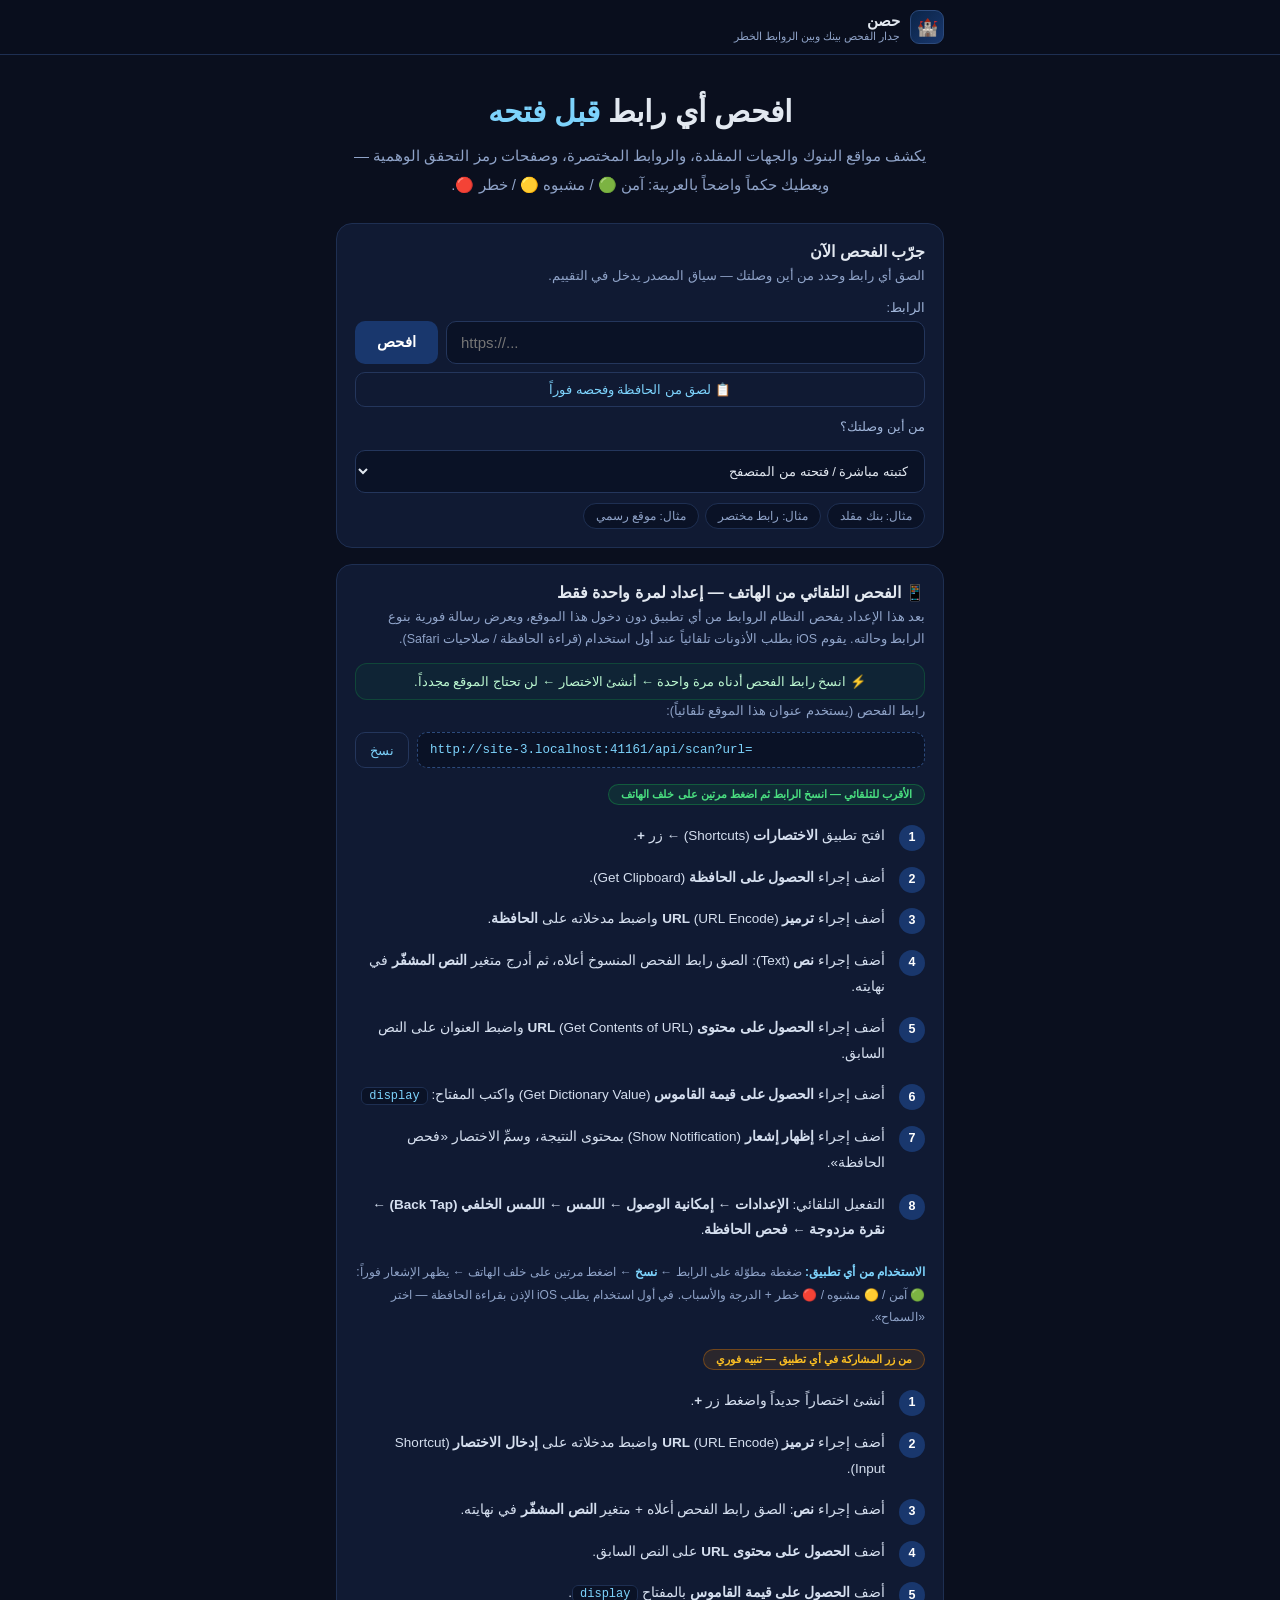
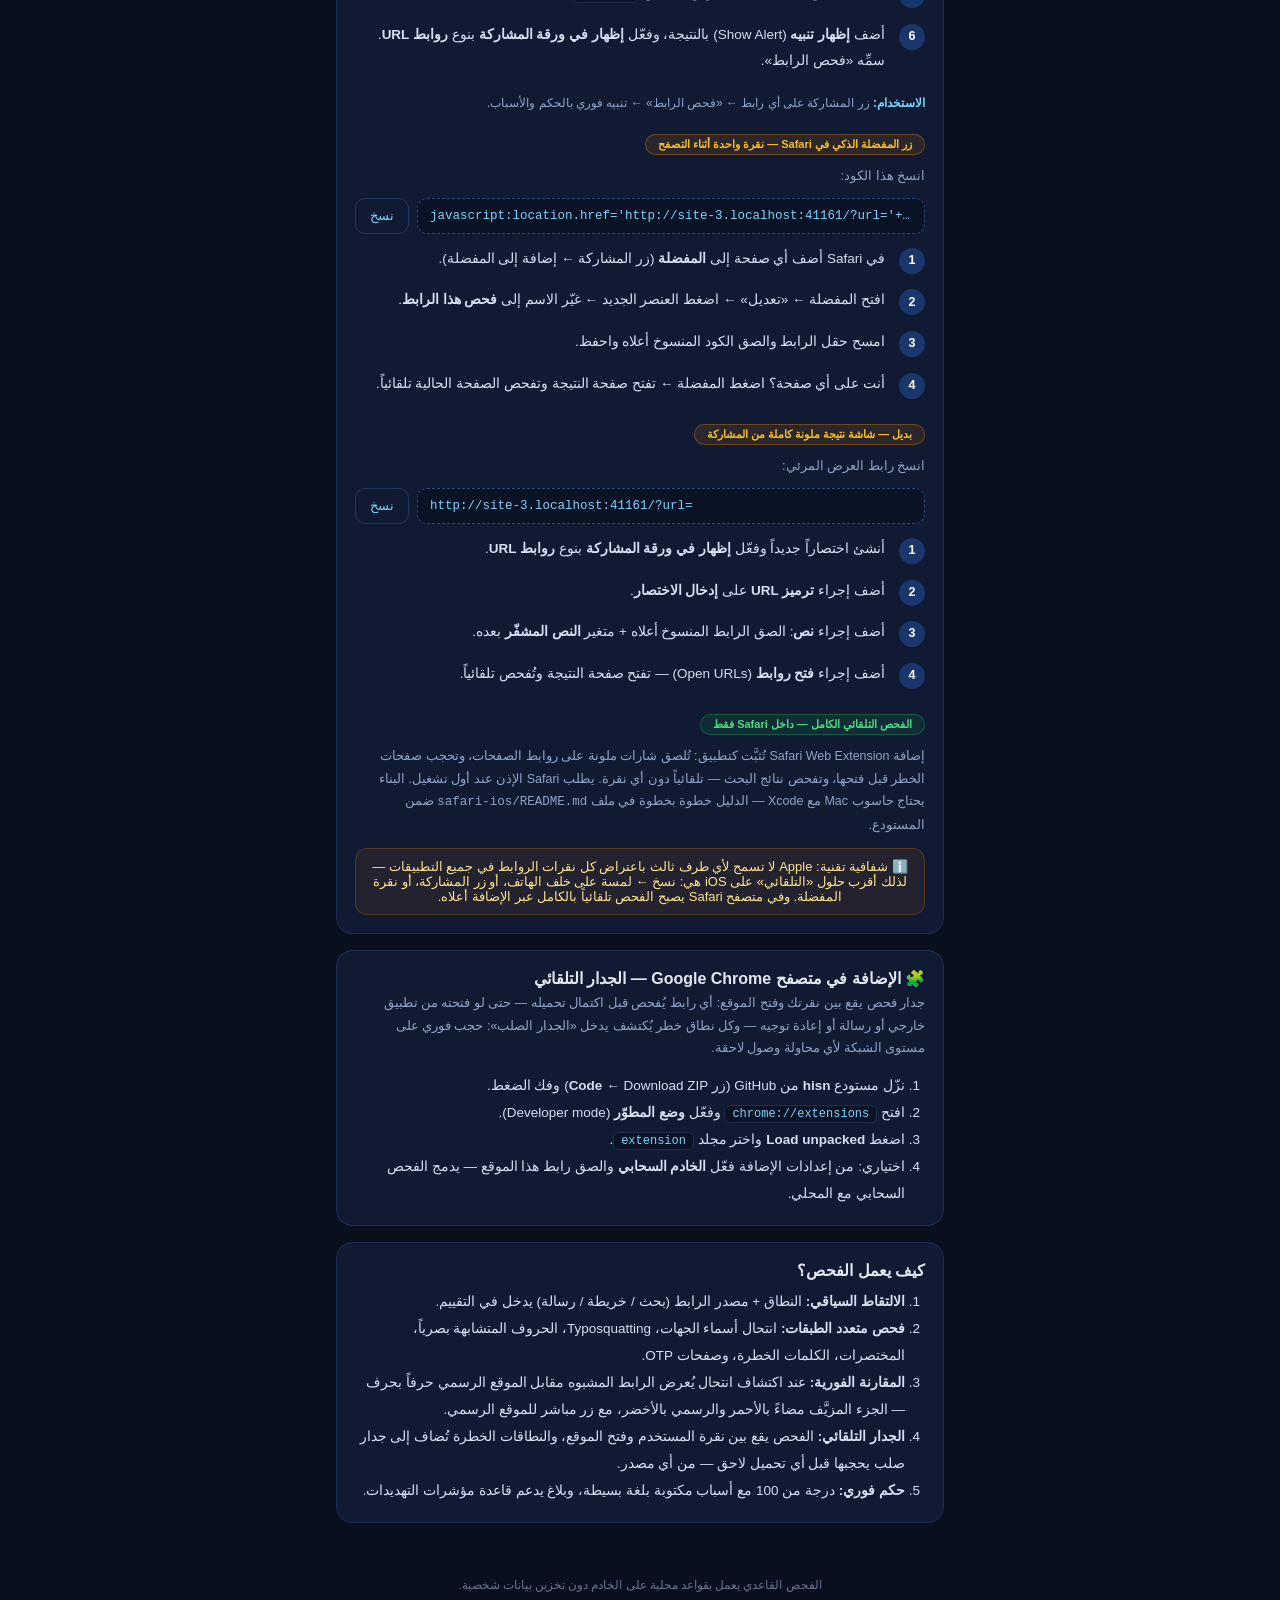
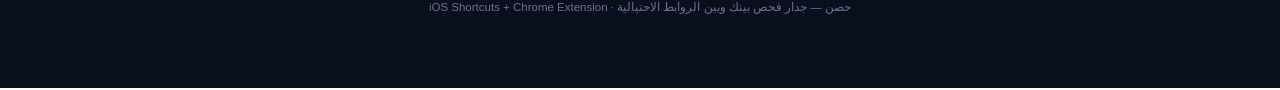
==== commit bc65921d: "Update index.html" ====
--- a/public/index.html
+++ b/public/index.html
@@ -65,6 +65,9 @@
 }
 button.act:hover { background: #12305e; }
 button.act.wide { width: 100%; margin-top: 12px; }
+button.act[disabled], button.ghost[disabled] { opacity: .55; cursor: default; }
+.verdict.show { animation: vpop .35s ease; }
+@keyframes vpop { from { opacity: 0; transform: translateY(8px); } }
 button.ghost {
   background: transparent; color: var(--blue); border: 1px solid #24365c; border-radius: 10px;
   padding: 9px 14px; font-size: 12.5px; cursor: pointer; font-family: inherit;
@@ -190,6 +193,9 @@
     <div class="row">
       <input type="text" id="urlInput" placeholder="https://..." spellcheck="false" autocomplete="off">
       <button class="act" id="scanBtn">افحص</button>
+    </div>
+    <div class="row" style="margin-top:8px">
+      <button class="ghost" id="pasteBtn" style="flex:1">📋 لصق من الحافظة وفحصه فوراً</button>
     </div>
     <label class="lbl" for="sourceSel" style="margin-top:12px">من أين وصلتك؟</label>
     <select id="sourceSel" class="wide">
@@ -206,12 +212,12 @@
       <span data-url="https://bit.ly/gift-prize">مثال: رابط مختصر</span>
       <span data-url="https://www.emiratesnbd.com">مثال: موقع رسمي</span>
     </div>
-    <div id="loading" class="loading">جارٍ الفحص متعدد الطبقات…</div>
-    <div id="err" class="err"></div>
+    <div id="loading" class="loading" role="status">جارٍ الفحص متعدد الطبقات…</div>
+    <div id="err" class="err" role="alert"></div>
   </section>
 
   <!-- النتيجة -->
-  <section id="verdict" class="card verdict">
+  <section id="verdict" class="card verdict" aria-live="polite">
     <div class="v-head">
       <div class="gauge" id="gauge"><div class="hole"><span id="scoreNum">—</span></div></div>
       <div>
@@ -228,6 +234,7 @@
       <a id="cmpLink" class="cmp-go" target="_blank" rel="noopener noreferrer"></a>
     </div>
     <div class="actions">
+      <button class="ghost" id="shareBtn">📤 مشاركة الحكم مع مَن أرسل الرابط</button>
       <button class="ghost" id="reportBtn">🚩 الإبلاغ عن هذا الرابط</button>
       <button class="ghost" id="againBtn">فحص رابط آخر</button>
     </div>
@@ -351,6 +358,7 @@
   </section>
 
   <footer>
+    <span id="engLine"></span><br>
     الفحص القاعدي يعمل بقواعد محلية على الخادم دون تخزين بيانات شخصية.<br>
     حصن — جدار فحص بينك وبين الروابط الاحتيالية · iOS Shortcuts + Chrome Extension
   </footer>
@@ -368,6 +376,7 @@
   };
   var ORIGIN = location.origin;
   var lastScan = null;
+  var scanCtl = null;
 
   /* تعبئة روابط الوصفات بعنوان الموقع الفعلي */
   $('apiUrl').textContent = ORIGIN + '/api/scan?url=';
@@ -500,20 +509,31 @@
       card.style.display = 'none';
     }
     $('verdict').classList.add('show');
+    /* تمرير تلقائي إلى النتيجة — الحكم يظهر أمام المستخدم فوراً دون تمرير يدوي */
+    $('verdict').scrollIntoView({ behavior: 'smooth', block: 'center' });
     pushHist(v);
   }
 
+  var ERRMAP = {
+    'missing url parameter': 'أدخل رابطاً أولاً ثم اضغط «افحص»'
+  };
+
   function scan(url, source) {
+    if (scanCtl) scanCtl.abort();           /* فحص سابق معلّق؟ ألغِه — الأحدث يحسم */
+    scanCtl = new AbortController();
+    var btn = $('scanBtn');
+    btn.disabled = true; btn.textContent = 'جارٍ الفحص…';
     $('err').style.display = 'none';
     $('loading').style.display = 'block';
     $('verdict').classList.remove('show');
     $('compareCard').style.display = 'none';
-    fetch(ORIGIN + '/api/scan?url=' + encodeURIComponent(url) + '&source=' + encodeURIComponent(source || 'direct'))
+    fetch(ORIGIN + '/api/scan?url=' + encodeURIComponent(url) + '&source=' + encodeURIComponent(source || 'direct'), { signal: scanCtl.signal })
       .then(function (r) { return r.json(); })
       .then(function (j) {
+        btn.disabled = false; btn.textContent = 'افحص';
         $('loading').style.display = 'none';
         if (!j.ok) {
-          $('err').textContent = 'تعذر الفحص: ' + (j.error || 'خطأ غير معروف');
+          $('err').textContent = 'تعذر الفحص: ' + (ERRMAP[j.error] || j.error || 'خطأ غير معروف');
           $('err').style.display = 'block';
           return;
         }
@@ -523,26 +543,82 @@
         render(j.verdict);
       })
       .catch(function (e) {
+        btn.disabled = false; btn.textContent = 'افحص';
         $('loading').style.display = 'none';
-        $('err').textContent = 'فشل الاتصال بالخادم: ' + e;
+        if (e && e.name === 'AbortError') return;   /* فحص أحدث حلّ محل هذا الطلب */
+        $('err').textContent = 'تعذر الاتصال بالخادم — تحقق من الاتصال بالإنترنت ثم اضغط «افحص» مرة أخرى';
         $('err').style.display = 'block';
       });
   }
 
   function go() {
-    var v = $('urlInput').value.trim();
+    var v = $('urlInput').value.trim().replace(/^["'«»]+|["'«»]+$/g, '');
     if (!v) return;
+    if (/\s/.test(v)) {
+      $('err').textContent = 'الرابط يحتوي فراغات — انسخه كاملاً دون فراغات ثم أعد الفحص';
+      $('err').style.display = 'block';
+      return;
+    }
     if (!/^https?:\/\//i.test(v)) v = 'https://' + v;
     scan(v, $('sourceSel').value);
   }
   $('scanBtn').addEventListener('click', go);
   $('urlInput').addEventListener('keydown', function (e) { if (e.key === 'Enter') go(); });
+
+  /* اختصار لوحة المفاتيح: «/» ينقل التركيز إلى حقل الرابط */
+  document.addEventListener('keydown', function (e) {
+    if (e.key === '/' && !e.ctrlKey && !e.metaKey && !e.altKey && document.activeElement !== $('urlInput')) {
+      e.preventDefault();
+      $('urlInput').focus();
+    }
+  });
+
+  /* زر اللصق السريع: قراءة الحافظة وفحصها فوراً بلا لصق يدوي */
+  $('pasteBtn').addEventListener('click', function () {
+    function fail(m) { $('err').textContent = m; $('err').style.display = 'block'; }
+    if (!navigator.clipboard || !navigator.clipboard.readText) {
+      fail('متصفحك لا يسمح بالقراءة من الحافظة — الصق الرابط يدوياً في الحقل ثم اضغط «افحص»');
+      return;
+    }
+    navigator.clipboard.readText().then(function (txt) {
+      txt = String(txt || '').trim();
+      if (!txt || /\s/.test(txt) || txt.indexOf('.') === -1) {
+        fail('الحافظة لا تحتوي رابطاً صالحاً — الصق الرابط يدوياً في الحقل ثم اضغط «افحص»');
+        return;
+      }
+      $('urlInput').value = txt;
+      go();
+    }).catch(function () {
+      fail('رُفض إذن قراءة الحافظة — الصق الرابط يدوياً في الحقل ثم اضغط «افحص»');
+    });
+  });
 
   document.querySelectorAll('.examples span').forEach(function (el) {
     el.addEventListener('click', function () {
       $('urlInput').value = el.getAttribute('data-url');
       go();
     });
+  });
+
+  /* نص الحكم الجاهز للمشاركة — يرسله المستخدم لمن أرسل له الرابط كتحذير مباشر */
+  function verdictText(v) {
+    var icons = { safe: '🟢', caution: '🟡', danger: '🔴', na: '⚪' };
+    var meta = LEVELS[v.level] || LEVELS.na;
+    var lines = [(icons[v.level] || '⚪') + ' ' + meta.text + ' — ' + (v.registrable || v.host || v.url || '') +
+      ' — الدرجة ' + (v.scannable === false ? '—' : v.score) + '/100'];
+    (v.reasons || []).forEach(function (r) {
+      if (r.weight > 0 && lines.length < 4) lines.push('• ' + r.text);
+    });
+    lines.push('فُحص عبر حصن: ' + ORIGIN);
+    return lines.join('\n');
+  }
+  $('shareBtn').addEventListener('click', function () {
+    if (!lastScan) return;
+    if (navigator.share) {
+      navigator.share({ title: 'حصن — نتيجة فحص الرابط', text: verdictText(lastScan) }).catch(function () {});
+    } else {
+      copyText(verdictText(lastScan), this);
+    }
   });
 
   $('reportBtn').addEventListener('click', function () {
@@ -583,6 +659,14 @@
   }
 
   renderHist();
+
+  /* سطر الشفافية في التذييل: إصدار المحرك وحالة طبقة التحليل الذكي */
+  fetch(ORIGIN + '/api/health').then(function (r) { return r.json(); }).then(function (h) {
+    if (h && h.ok) {
+      $('engLine').textContent = 'المحرك v' + h.version +
+        (h.aiHook ? ' · طبقة التحليل الذكي: مفعّلة 🤖' : ' · فحص محلي فوري فقط');
+    }
+  }).catch(function () {});
 })();
 </script>
 </body>
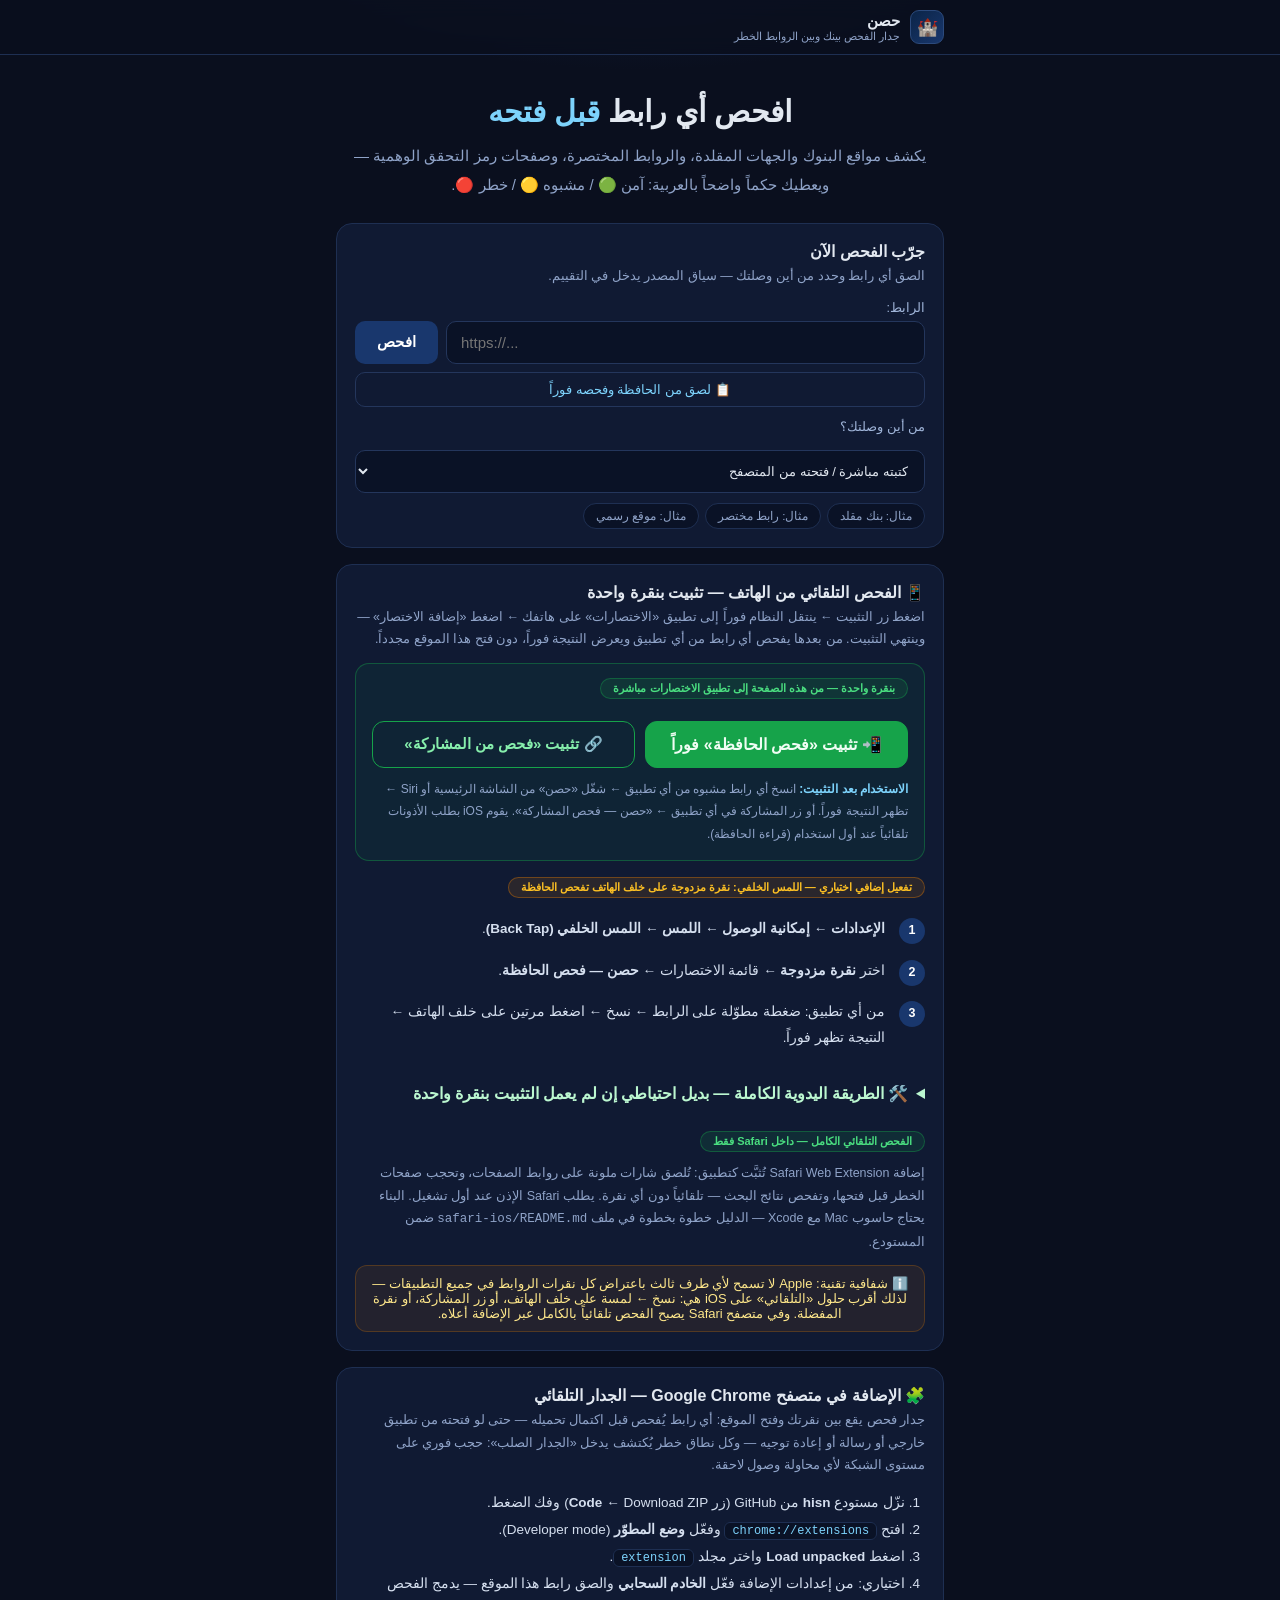
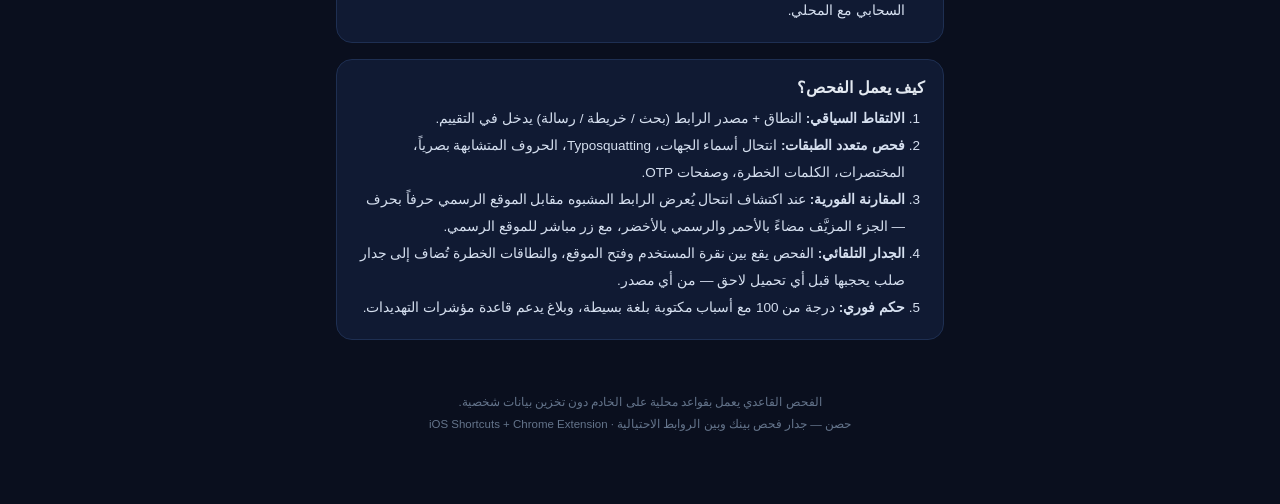
==== commit ba3818ae: "Update index.html" ====
--- a/public/index.html
+++ b/public/index.html
@@ -166,6 +166,15 @@
   .gauge { width: 68px; height: 68px; }
   .gauge .hole { width: 50px; height: 50px; font-size: 16px; }
 }
+  /* بطاقة التثبيت بنقرة واحدة (iOS) */
+  .onetap { border: 1px solid #16a34a66; background: #16a34a14; border-radius: 14px; padding: 14px 16px; margin-top: 6px; }
+  .tapbtns { display: flex; flex-wrap: wrap; gap: 10px; margin: 12px 0 8px; }
+  .tapbtn { flex: 1 1 240px; display: block; text-align: center; padding: 13px 16px; border-radius: 12px; border: 1px solid var(--green); color: #86efac; text-decoration: none; font-weight: 700; font-size: 15px; }
+  .tapbtn.main { background: var(--green); color: #f0fdf4; font-size: 16px; }
+  .tapbtn:active { transform: scale(.98); }
+  .manual summary { cursor: pointer; font-weight: 700; color: #bbf7d0; padding: 8px 0; }
+  #untrustNote, #deskNote { display: none; }
+  #shortcut.ios .onetap { border-color: var(--green); box-shadow: 0 0 14px #16a34a22; }
 </style>
 </head>
 <body>
@@ -250,78 +259,94 @@
 
   <!-- الفحص التلقائي من الهاتف -->
   <section class="card" id="shortcut">
-    <h2>📱 الفحص التلقائي من الهاتف — إعداد لمرة واحدة فقط</h2>
-    <p class="sub">بعد هذا الإعداد يفحص النظام الروابط من أي تطبيق دون دخول هذا الموقع، ويعرض رسالة فورية بنوع الرابط وحالته. يقوم iOS بطلب الأذونات تلقائياً عند أول استخدام (قراءة الحافظة / صلاحيات Safari).</p>
-
-    <div class="once">⚡ انسخ رابط الفحص أدناه مرة واحدة ← أنشئ الاختصار ← لن تحتاج الموقع مجدداً.</div>
-
-    <p class="sub" style="margin-bottom:6px">رابط الفحص (يستخدم عنوان هذا الموقع تلقائياً):</p>
-    <div class="urlbox">
-      <code id="apiUrl">…</code>
-      <button class="ghost" id="copyApi">نسخ</button>
-    </div>
-
-    <!-- الوصفة 1: الحافظة + اللمس الخلفي -->
+    <h2>📱 الفحص التلقائي من الهاتف — تثبيت بنقرة واحدة</h2>
+    <p class="sub">اضغط زر التثبيت ← ينتقل النظام فوراً إلى تطبيق «الاختصارات» على هاتفك ← اضغط «إضافة الاختصار» — وينتهي التثبيت. من بعدها يفحص أي رابط من أي تطبيق ويعرض النتيجة فوراً، دون فتح هذا الموقع مجدداً.</p>
+
+    <div class="onetap" id="oneTapBox">
+      <span class="badge rec">بنقرة واحدة — من هذه الصفحة إلى تطبيق الاختصارات مباشرة</span>
+      <div class="tapbtns">
+        <a class="tapbtn main" id="installClip" href="#">📲 تثبيت «فحص الحافظة» فوراً</a>
+        <a class="tapbtn" id="installShare" href="#">🔗 تثبيت «فحص من المشاركة»</a>
+      </div>
+      <p class="note"><b>الاستخدام بعد التثبيت:</b> انسخ أي رابط مشبوه من أي تطبيق ← شغّل «حصن» من الشاشة الرئيسية أو Siri ← تظهر النتيجة فوراً. أو زر المشاركة في أي تطبيق ← «حصن — فحص المشاركة». يقوم iOS بطلب الأذونات تلقائياً عند أول استخدام (قراءة الحافظة).</p>
+      <p class="note" id="untrustNote">إن لم يستورد iOS الملف: <b>الإعدادات ← الاختصارات ← شغّل «السماح بالاختصارات غير الموثوقة»</b> (يظهر الخيار بعد تشغيل أي اختصار مرة واحدة) ثم اضغط زر التثبيت من جديد.</p>
+      <p class="note" id="deskNote">💻 أنت تتصفح من حاسوب — افتح هذا الموقع على الآيفون ثم اضغط زر التثبيت، فينتقل بك النظام مباشرة إلى تطبيق الاختصارات لإكمال الإعداد.</p>
+    </div>
+
     <div style="margin-top:16px">
-      <span class="badge rec">الأقرب للتلقائي — انسخ الرابط ثم اضغط مرتين على خلف الهاتف</span>
+      <span class="badge alt">تفعيل إضافي اختياري — اللمس الخلفي: نقرة مزدوجة على خلف الهاتف تفحص الحافظة</span>
       <ol class="steps">
-        <li>افتح تطبيق <b>الاختصارات</b> (Shortcuts) ← زر <b>+</b>.</li>
-        <li>أضف إجراء <b>الحصول على الحافظة</b> (Get Clipboard).</li>
-        <li>أضف إجراء <b>ترميز URL</b> (URL Encode) واضبط مدخلاته على <b>الحافظة</b>.</li>
-        <li>أضف إجراء <b>نص</b> (Text): الصق رابط الفحص المنسوخ أعلاه، ثم أدرج متغير <b>النص المشفّر</b> في نهايته.</li>
-        <li>أضف إجراء <b>الحصول على محتوى URL</b> (Get Contents of URL) واضبط العنوان على النص السابق.</li>
-        <li>أضف إجراء <b>الحصول على قيمة القاموس</b> (Get Dictionary Value) واكتب المفتاح: <code>display</code></li>
-        <li>أضف إجراء <b>إظهار إشعار</b> (Show Notification) بمحتوى النتيجة، وسمِّ الاختصار «فحص الحافظة».</li>
-        <li>التفعيل التلقائي: <b>الإعدادات ← إمكانية الوصول ← اللمس ← اللمس الخلفي (Back Tap) ← نقرة مزدوجة ← فحص الحافظة</b>.</li>
+        <li><b>الإعدادات ← إمكانية الوصول ← اللمس ← اللمس الخلفي (Back Tap)</b>.</li>
+        <li>اختر <b>نقرة مزدوجة</b> ← قائمة الاختصارات ← <b>حصن — فحص الحافظة</b>.</li>
+        <li>من أي تطبيق: ضغطة مطوّلة على الرابط ← نسخ ← اضغط مرتين على خلف الهاتف ← النتيجة تظهر فوراً.</li>
       </ol>
-      <p class="note"><b>الاستخدام من أي تطبيق:</b> ضغطة مطوّلة على الرابط ← <b>نسخ</b> ← اضغط مرتين على خلف الهاتف ← يظهر الإشعار فوراً: 🟢 آمن / 🟡 مشبوه / 🔴 خطر + الدرجة والأسباب. في أول استخدام يطلب iOS الإذن بقراءة الحافظة — اختر «السماح».</p>
-    </div>
-
-    <!-- الوصفة 2: ورقة المشاركة -->
-    <div style="margin-top:20px">
-      <span class="badge alt">من زر المشاركة في أي تطبيق — تنبيه فوري</span>
-      <ol class="steps">
-        <li>أنشئ اختصاراً جديداً واضغط زر <b>+</b>.</li>
-        <li>أضف إجراء <b>ترميز URL</b> (URL Encode) واضبط مدخلاته على <b>إدخال الاختصار</b> (Shortcut Input).</li>
-        <li>أضف إجراء <b>نص</b>: الصق رابط الفحص أعلاه + متغير <b>النص المشفّر</b> في نهايته.</li>
-        <li>أضف <b>الحصول على محتوى URL</b> على النص السابق.</li>
-        <li>أضف <b>الحصول على قيمة القاموس</b> بالمفتاح <code>display</code>.</li>
-        <li>أضف <b>إظهار تنبيه</b> (Show Alert) بالنتيجة، وفعّل <b>إظهار في ورقة المشاركة</b> بنوع <b>روابط URL</b>. سمِّه «فحص الرابط».</li>
-      </ol>
-      <p class="note"><b>الاستخدام:</b> زر المشاركة على أي رابط ← «فحص الرابط» ← تنبيه فوري بالحكم والأسباب.</p>
-    </div>
-
-    <!-- الوصفة 3: المفضلة الذكية -->
-    <div style="margin-top:20px">
-      <span class="badge alt">زر المفضلة الذكي في Safari — نقرة واحدة أثناء التصفح</span>
-      <p class="sub" style="margin-bottom:6px">انسخ هذا الكود:</p>
+    </div>
+
+    <!-- الطرق اليدوية البديلة -->
+    <details class="manual" style="margin-top:18px">
+      <summary>🛠️ الطريقة اليدوية الكاملة — بديل احتياطي إن لم يعمل التثبيت بنقرة واحدة</summary>
+
+      <p class="sub" style="margin-bottom:6px;margin-top:10px">رابط الفحص (يستخدم عنوان هذا الموقع تلقائياً):</p>
       <div class="urlbox">
-        <code id="bmCode">…</code>
-        <button class="ghost" id="copyBm">نسخ</button>
+        <code id="apiUrl">…</code>
+        <button class="ghost" id="copyApi">نسخ</button>
       </div>
-      <ol class="steps">
-        <li>في Safari أضف أي صفحة إلى <b>المفضلة</b> (زر المشاركة ← إضافة إلى المفضلة).</li>
-        <li>افتح المفضلة ← «تعديل» ← اضغط العنصر الجديد ← غيّر الاسم إلى <b>فحص هذا الرابط</b>.</li>
-        <li>امسح حقل الرابط والصق الكود المنسوخ أعلاه واحفظ.</li>
-        <li>أنت على أي صفحة؟ اضغط المفضلة ← تفتح صفحة النتيجة وتفحص الصفحة الحالية تلقائياً.</li>
-      </ol>
-    </div>
-
-    <!-- الوصفة 4: شاشة كاملة من المشاركة -->
-    <div style="margin-top:20px">
-      <span class="badge alt">بديل — شاشة نتيجة ملونة كاملة من المشاركة</span>
-      <p class="sub" style="margin-bottom:6px">انسخ رابط العرض المرئي:</p>
-      <div class="urlbox">
-        <code id="webUrl">…</code>
-        <button class="ghost" id="copyWeb">نسخ</button>
+
+      <div style="margin-top:16px">
+        <span class="badge rec">الأقرب للتلقائي — انسخ الرابط ثم اضغط مرتين على خلف الهاتف</span>
+        <ol class="steps">
+          <li>افتح تطبيق <b>الاختصارات</b> (Shortcuts) ← زر <b>+</b>.</li>
+          <li>أضف إجراء <b>الحصول على الحافظة</b> (Get Clipboard).</li>
+          <li>أضف إجراء <b>ترميز URL</b> (URL Encode) واضبط مدخلاته على <b>الحافظة</b>.</li>
+          <li>أضف إجراء <b>نص</b> (Text): الصق رابط الفحص المنسوخ أعلاه، ثم أدرج متغير <b>النص المشفّر</b> في نهايته.</li>
+          <li>أضف إجراء <b>الحصول على محتوى URL</b> (Get Contents of URL) واضبط العنوان على النص السابق.</li>
+          <li>أضف إجراء <b>إظهار النتيجة</b> (Show Result) أو <b>إظهار إشعار</b> (Show Notification) بمحتوى النتيجة، وسمِّ الاختصار «فحص الحافظة».</li>
+        </ol>
+        <p class="note"><b>الاستخدام من أي تطبيق:</b> ضغطة مطوّلة على الرابط ← <b>نسخ</b> ← شغّل الاختصار ← تظهر النتيجة فوراً: 🟢 آمن / 🟡 مشبوه / 🔴 خطر + الدرجة والأسباب.</p>
       </div>
-      <ol class="steps">
-        <li>أنشئ اختصاراً جديداً وفعّل <b>إظهار في ورقة المشاركة</b> بنوع <b>روابط URL</b>.</li>
-        <li>أضف إجراء <b>ترميز URL</b> على <b>إدخال الاختصار</b>.</li>
-        <li>أضف إجراء <b>نص</b>: الصق الرابط المنسوخ أعلاه + متغير <b>النص المشفّر</b> بعده.</li>
-        <li>أضف إجراء <b>فتح روابط</b> (Open URLs) — تفتح صفحة النتيجة وتُفحص تلقائياً.</li>
-      </ol>
-    </div>
+
+      <div style="margin-top:20px">
+        <span class="badge alt">من زر المشاركة في أي تطبيق — تنبيه فوري</span>
+        <ol class="steps">
+          <li>أنشئ اختصاراً جديداً وفعّل <b>إظهار في ورقة المشاركة</b> بنوع <b>روابط URL</b>.</li>
+          <li>أضف إجراء <b>ترميز URL</b> (URL Encode) واضبط مدخلاته على <b>إدخال الاختصار</b> (Shortcut Input).</li>
+          <li>أضف إجراء <b>نص</b>: الصق رابط الفحص أعلاه + متغير <b>النص المشفّر</b> في نهايته.</li>
+          <li>أضف <b>الحصول على محتوى URL</b> على النص السابق.</li>
+          <li>أضف <b>إظهار تنبيه</b> (Show Alert) بالنتيجة. سمِّه «فحص الرابط».</li>
+        </ol>
+        <p class="note"><b>الاستخدام:</b> زر المشاركة على أي رابط ← «فحص الرابط» ← تنبيه فوري بالحكم والأسباب.</p>
+      </div>
+
+      <div style="margin-top:20px">
+        <span class="badge alt">زر المفضلة الذكي في Safari — نقرة واحدة أثناء التصفح</span>
+        <p class="sub" style="margin-bottom:6px">انسخ هذا الكود:</p>
+        <div class="urlbox">
+          <code id="bmCode">…</code>
+          <button class="ghost" id="copyBm">نسخ</button>
+        </div>
+        <ol class="steps">
+          <li>في Safari أضف أي صفحة إلى <b>المفضلة</b> (زر المشاركة ← إضافة إلى المفضلة).</li>
+          <li>افتح المفضلة ← «تعديل» ← اضغط العنصر الجديد ← غيّر الاسم إلى <b>فحص هذا الرابط</b>.</li>
+          <li>امسح حقل الرابط والصق الكود المنسوخ أعلاه واحفظ.</li>
+          <li>أنت على أي صفحة؟ اضغط المفضلة ← تفتح صفحة النتيجة وتفحص الصفحة الحالية تلقائياً.</li>
+        </ol>
+      </div>
+
+      <div style="margin-top:20px">
+        <span class="badge alt">بديل — شاشة نتيجة ملونة كاملة من المشاركة</span>
+        <p class="sub" style="margin-bottom:6px">انسخ رابط العرض المرئي:</p>
+        <div class="urlbox">
+          <code id="webUrl">…</code>
+          <button class="ghost" id="copyWeb">نسخ</button>
+        </div>
+        <ol class="steps">
+          <li>أنشئ اختصاراً جديداً وفعّل <b>إظهار في ورقة المشاركة</b> بنوع <b>روابط URL</b>.</li>
+          <li>أضف إجراء <b>ترميز URL</b> على <b>إدخال الاختصار</b>.</li>
+          <li>أضف إجراء <b>نص</b>: الصق الرابط المنسوخ أعلاه + متغير <b>النص المشفّر</b> بعده.</li>
+          <li>أضف إجراء <b>فتح روابط</b> (Open URLs) — تفتح صفحة النتيجة وتُفحص تلقائياً.</li>
+        </ol>
+      </div>
+    </details>
 
     <!-- Safari التلقائي الكامل -->
     <div style="margin-top:20px">
@@ -379,7 +404,7 @@
   var scanCtl = null;
 
   /* تعبئة روابط الوصفات بعنوان الموقع الفعلي */
-  $('apiUrl').textContent = ORIGIN + '/api/scan?url=';
+  $('apiUrl').textContent = ORIGIN + '/api/scan?source=clipboard&format=text&url=';
   $('webUrl').textContent = ORIGIN + '/?url=';
   $('bmCode').textContent = "javascript:location.href='" + ORIGIN + "/?url='+encodeURIComponent(location.href)+'&source=bookmark'";
 
@@ -407,6 +432,25 @@
     }
   }
   $('copyApi').addEventListener('click', function () { copyText($('apiUrl').textContent, this); });
+
+  /* ═══ تثبيت iOS بنقرة واحدة: بناء روابط الاستيراد + تكييف البطاقة حسب الجهاز ═══ */
+  (function () {
+    const box = $('shortcut');
+    const isIOS = /iPad|iPhone|iPod/.test(navigator.userAgent) ||
+      (navigator.platform === 'MacIntel' && navigator.maxTouchPoints > 1);
+    const importLink = function (name) {
+      return 'shortcuts://import-shortcut?url=' +
+        encodeURIComponent(location.origin + '/shortcut/' + encodeURIComponent(name));
+    };
+    const clip = $('installClip'), share = $('installShare');
+    if (clip) clip.href = importLink('حصن-فحص-الحافظة.shortcut');
+    if (share) share.href = importLink('حصن-فحص-المشاركة.shortcut');
+    if (isIOS || location.search.indexOf('ios=1') !== -1) {
+      box.classList.add('ios');
+      $('untrustNote').style.display = 'block';
+      $('deskNote').style.display = 'none';
+    }
+  })();
   $('copyWeb').addEventListener('click', function () { copyText($('webUrl').textContent, this); });
   $('copyBm').addEventListener('click', function () { copyText($('bmCode').textContent, this); });
 
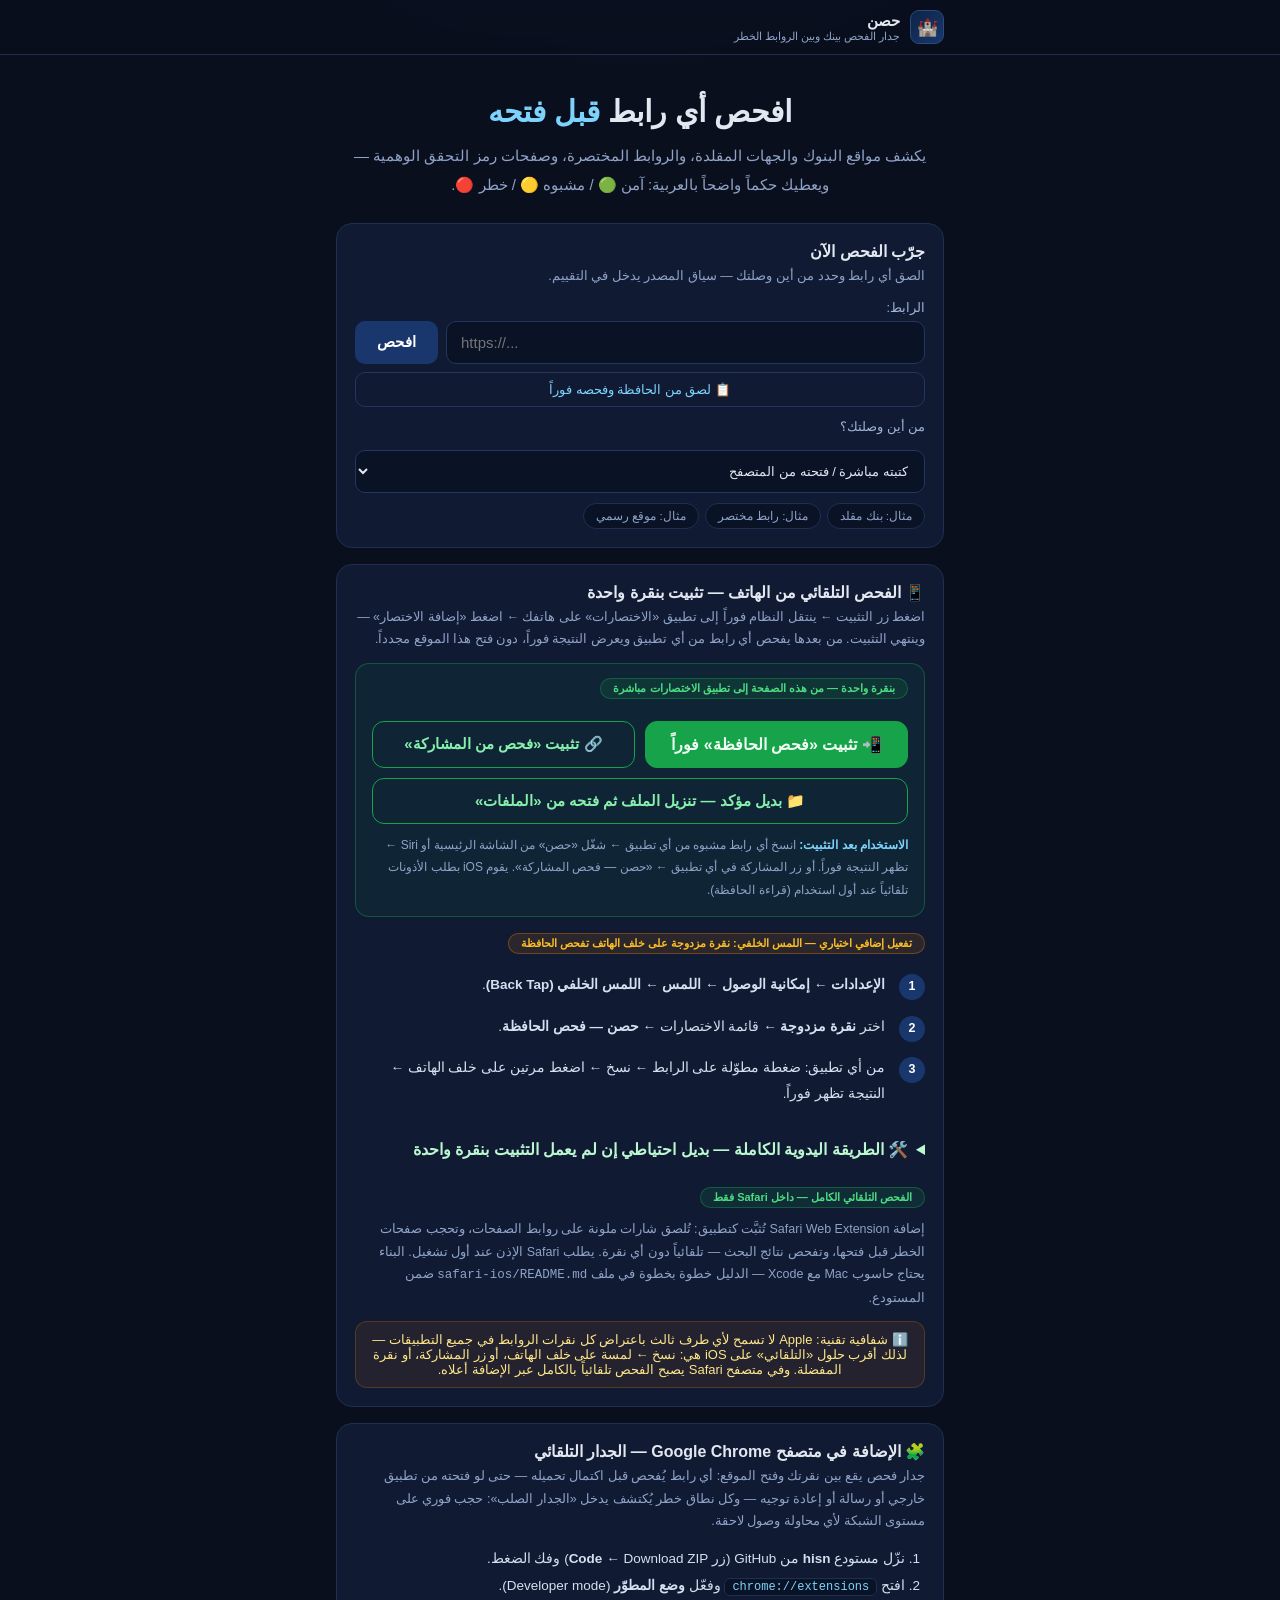
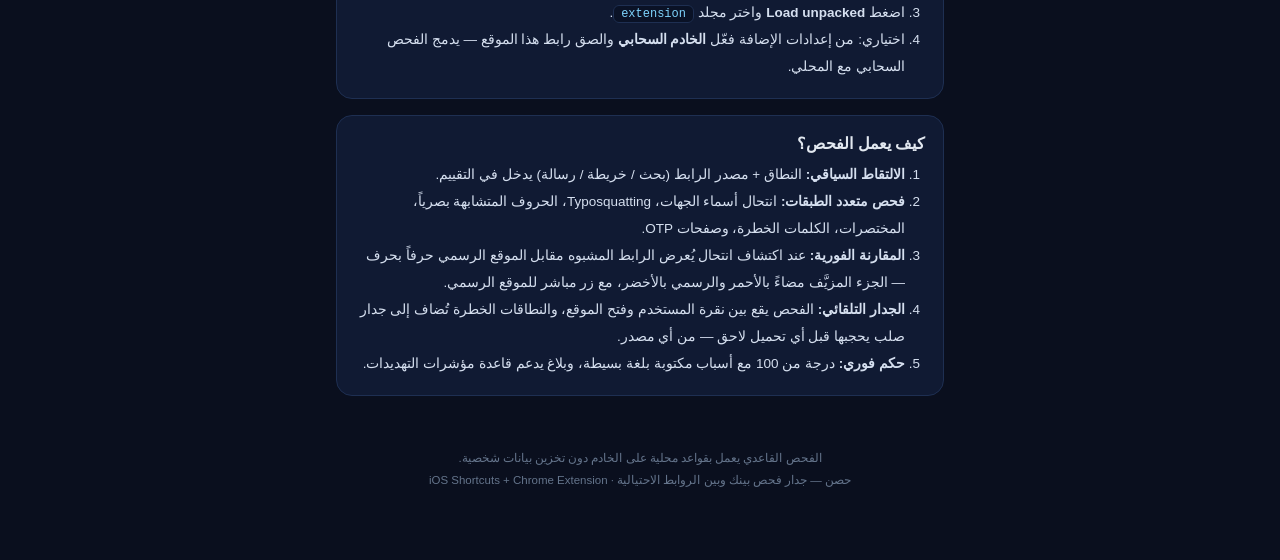
==== commit 8c39e524: "Update index.html" ====
--- a/public/index.html
+++ b/public/index.html
@@ -267,9 +267,10 @@
       <div class="tapbtns">
         <a class="tapbtn main" id="installClip" href="#">📲 تثبيت «فحص الحافظة» فوراً</a>
         <a class="tapbtn" id="installShare" href="#">🔗 تثبيت «فحص من المشاركة»</a>
+        <a class="tapbtn" id="installFile" href="#" download="حصن-فحص-الحافظة.shortcut">📁 بديل مؤكد — تنزيل الملف ثم فتحه من «الملفات»</a>
       </div>
       <p class="note"><b>الاستخدام بعد التثبيت:</b> انسخ أي رابط مشبوه من أي تطبيق ← شغّل «حصن» من الشاشة الرئيسية أو Siri ← تظهر النتيجة فوراً. أو زر المشاركة في أي تطبيق ← «حصن — فحص المشاركة». يقوم iOS بطلب الأذونات تلقائياً عند أول استخدام (قراءة الحافظة).</p>
-      <p class="note" id="untrustNote">إن لم يستورد iOS الملف: <b>الإعدادات ← الاختصارات ← شغّل «السماح بالاختصارات غير الموثوقة»</b> (يظهر الخيار بعد تشغيل أي اختصار مرة واحدة) ثم اضغط زر التثبيت من جديد.</p>
+      <p class="note" id="untrustNote">إن لم يستورد iOS الملف: افتح تطبيق «الاختصارات» وشغّل أي اختصار مرة واحدة أولاً، ثم فعّل <b>«السماح بالاختصارات غير الموثوقة»</b> — الإعدادات ← التطبيقات ← الاختصارات ← خيارات متقدمة (في الإصدارات الأقدم: الإعدادات ← الاختصارات). بعدها أعد المحاولة، أو استخدم زر التنزيل المباشر أعلاه وافتح الملف من تطبيق «الملفات».</p>
       <p class="note" id="deskNote">💻 أنت تتصفح من حاسوب — افتح هذا الموقع على الآيفون ثم اضغط زر التثبيت، فينتقل بك النظام مباشرة إلى تطبيق الاختصارات لإكمال الإعداد.</p>
     </div>
 
@@ -433,18 +434,25 @@
   }
   $('copyApi').addEventListener('click', function () { copyText($('apiUrl').textContent, this); });
 
-  /* ═══ تثبيت iOS بنقرة واحدة: بناء روابط الاستيراد + تكييف البطاقة حسب الجهاز ═══ */
+  /* ═══ تثبيت iOS بنقرة واحدة: بناء روابط الاستيراد + تكييف البطاقة حسب الجهاز ═══
+     إصلاح خطأ «فشل الاستيراد — رابط المقدم للاختصار لم يكن صالحاً»:
+     1) الملف يُجلب الآن من مسار ينتهي بامتداد .shortcut فعلياً
+        (إعادة توجيه vercel.json من /shortcut/:file إلى /api/shortcut?name=:file)،
+     2) والمحتوى binary plist خالص — الصيغة الوحيدة التي يقبلها مستورد iOS
+        (النسخة السابقة كانت XML نصياً فرفضه iOS بهذا الخطأ)،
+     3) وزر ثالث يوفّر مساراً بديلاً مؤكداً: تنزيل الملف ثم فتحه من «الملفات». */
   (function () {
     const box = $('shortcut');
     const isIOS = /iPad|iPhone|iPod/.test(navigator.userAgent) ||
       (navigator.platform === 'MacIntel' && navigator.maxTouchPoints > 1);
-    const importLink = function (name) {
-      return 'shortcuts://import-shortcut?url=' +
-        encodeURIComponent(location.origin + '/shortcut/' + encodeURIComponent(name));
+    const fileUrl = function (variant) { return location.origin + '/shortcut/' + variant + '.shortcut'; };
+    const importLink = function (variant) {
+      return 'shortcuts://import-shortcut?url=' + encodeURIComponent(fileUrl(variant));
     };
-    const clip = $('installClip'), share = $('installShare');
-    if (clip) clip.href = importLink('حصن-فحص-الحافظة.shortcut');
-    if (share) share.href = importLink('حصن-فحص-المشاركة.shortcut');
+    const clip = $('installClip'), share = $('installShare'), fileBtn = $('installFile');
+    if (clip) clip.href = importLink('clip');
+    if (share) share.href = importLink('share');
+    if (fileBtn) fileBtn.href = fileUrl('clip');
     if (isIOS || location.search.indexOf('ios=1') !== -1) {
       box.classList.add('ios');
       $('untrustNote').style.display = 'block';
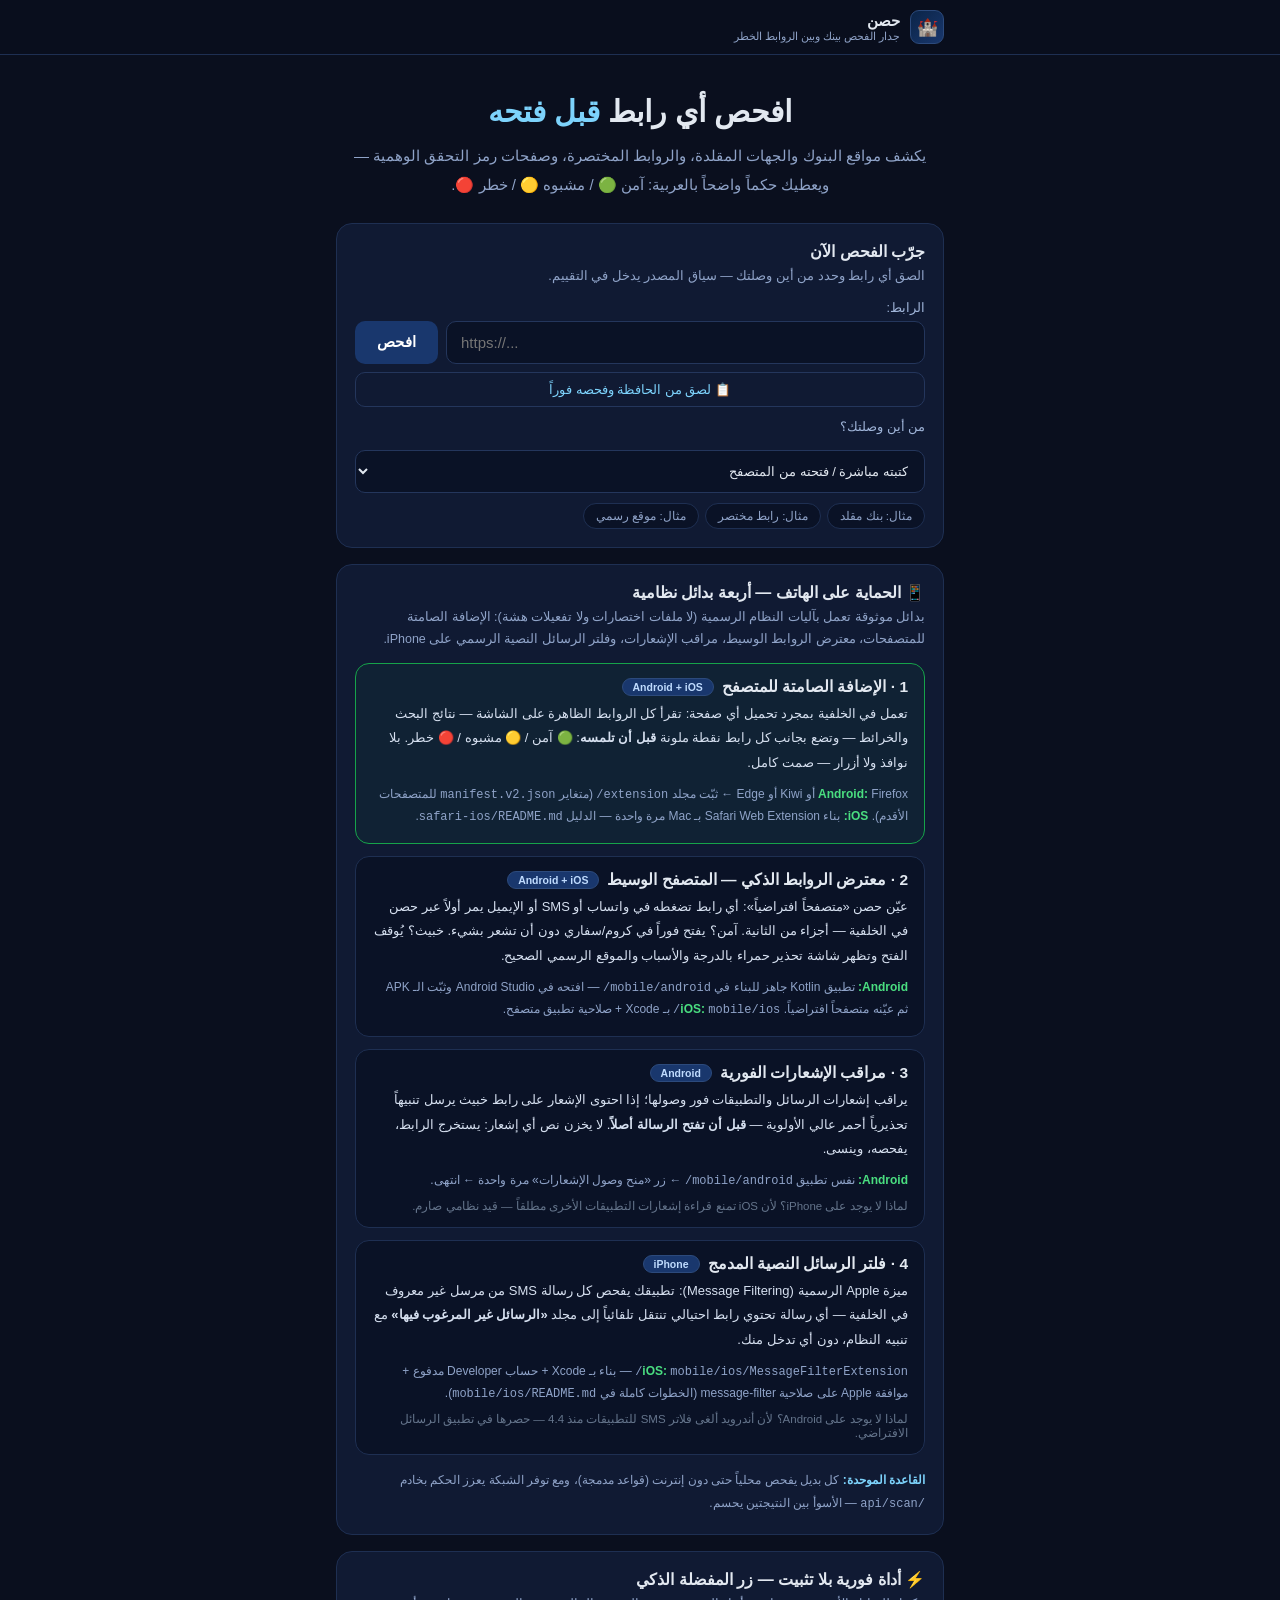
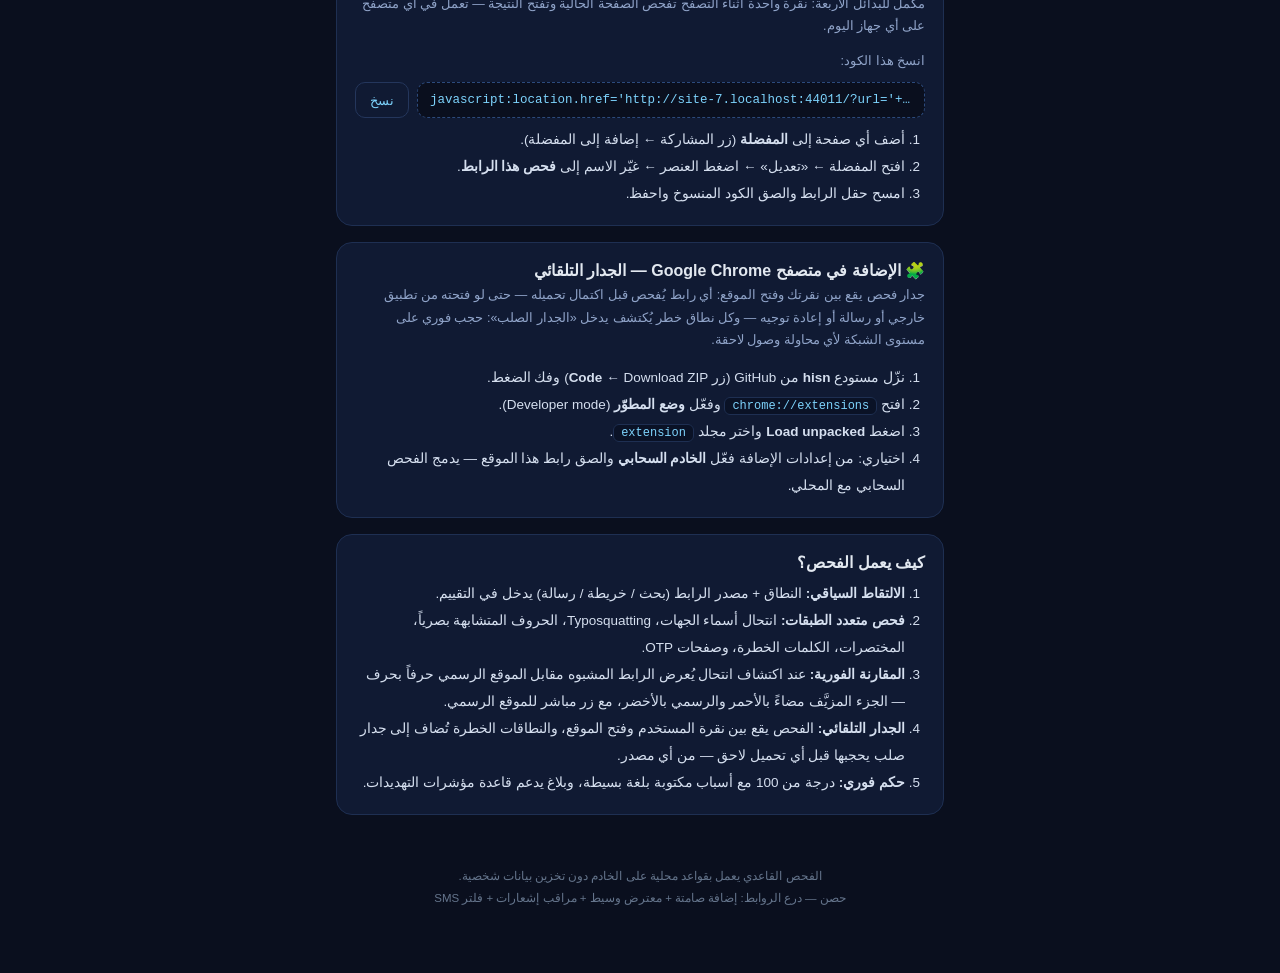
==== commit 4623c486: "Update index.html" ====
--- a/public/index.html
+++ b/public/index.html
@@ -4,7 +4,7 @@
 <meta charset="UTF-8">
 <meta name="viewport" content="width=device-width, initial-scale=1">
 <title>حصن — افحص أي رابط قبل أن تخدعك</title>
-<meta name="description" content="حصن: جدار فحص تلقائي بينك وبين الروابط الاحتيالية — مقارنة فورية بين الرابط المشبوه والموقع الرسمي، وإضافة كروم تحجب الخطر قبل فتحه، واختصارات آيفون تفحص من أي تطبيق.">
+<meta name="description" content="حصن: جدار فحص تلقائي بينك وبين الروابط الاحتيالية — مقارنة فورية بين الرابط المشبوه والموقع الرسمي، إضافة صامتة تلسم كل رابط قبل لمسه، معترض روابط وسيط، مراقب إشعارات، وفلتر SMS على iPhone.">
 <meta name="theme-color" content="#0a0f1e">
 <meta name="apple-mobile-web-app-capable" content="yes">
 <meta name="apple-mobile-web-app-status-bar-style" content="black-translucent">
@@ -166,15 +166,29 @@
   .gauge { width: 68px; height: 68px; }
   .gauge .hole { width: 50px; height: 50px; font-size: 16px; }
 }
-  /* بطاقة التثبيت بنقرة واحدة (iOS) */
-  .onetap { border: 1px solid #16a34a66; background: #16a34a14; border-radius: 14px; padding: 14px 16px; margin-top: 6px; }
-  .tapbtns { display: flex; flex-wrap: wrap; gap: 10px; margin: 12px 0 8px; }
-  .tapbtn { flex: 1 1 240px; display: block; text-align: center; padding: 13px 16px; border-radius: 12px; border: 1px solid var(--green); color: #86efac; text-decoration: none; font-weight: 700; font-size: 15px; }
-  .tapbtn.main { background: var(--green); color: #f0fdf4; font-size: 16px; }
-  .tapbtn:active { transform: scale(.98); }
-  .manual summary { cursor: pointer; font-weight: 700; color: #bbf7d0; padding: 8px 0; }
-  #untrustNote, #deskNote { display: none; }
-  #shortcut.ios .onetap { border-color: var(--green); box-shadow: 0 0 14px #16a34a22; }
+
+/* ===== بطاقات البدائل الأربعة (بديل الاختصارات المحذوف) ===== */
+.alts { display: flex; flex-direction: column; gap: 12px; margin-top: 12px; }
+.altcard { border: 1px solid var(--line); background: var(--card2); border-radius: 14px; padding: 14px 16px; }
+.altcard.hot { border-color: var(--green); background: #16a34a10; }
+.alt-head { display: flex; align-items: center; gap: 8px; flex-wrap: wrap; margin-bottom: 6px; }
+.alt-title { font-size: 15.5px; font-weight: 700; color: var(--txt); }
+.chip-plat { font-size: 10.5px; font-weight: 700; border-radius: 999px; padding: 2px 10px; background: #19376d; color: #bfdbfe; border: 1px solid #2c4a7c; }
+.alt-desc { font-size: 13px; color: #d5dfef; line-height: 1.9; }
+.alt-desc code { background: var(--bg); border: 1px solid var(--line); border-radius: 6px; padding: 1px 7px; font-size: 12px; color: var(--blue); }
+.alt-path { margin: 8px 0 0; font-size: 12px; color: var(--dim); line-height: 1.8; }
+.alt-path b { color: #4ade80; }
+.gated { font-size: 11.5px; color: var(--faint); margin-top: 6px; }
+.urlbox { display: flex; gap: 8px; margin: 10px 0 4px; }
+.urlbox code {
+  flex: 1; min-width: 0; background: var(--bg); border: 1px dashed #2c4a7c; border-radius: 10px;
+  padding: 10px 12px; font-size: 12.5px; color: var(--blue); direction: ltr; text-align: left;
+  white-space: nowrap; overflow: hidden; text-overflow: ellipsis; font-family: ui-monospace, Menlo, monospace;
+}
+.badge { display: inline-block; font-size: 11px; font-weight: 700; border-radius: 999px; padding: 3px 12px; margin-bottom: 10px; }
+.badge.rec { background: #16a34a22; color: #4ade80; border: 1px solid #16a34a66; }
+.note { font-size: 12px; color: var(--dim); line-height: 1.9; margin-top: 10px; }
+.note b { color: var(--blue); }
 </style>
 </head>
 <body>
@@ -212,7 +226,6 @@
       <option value="message">رسالة (واتساب / SMS / تطبيق محادثة)</option>
       <option value="search">نتيجة بحث أو إعلان</option>
       <option value="maps">بطاقة خريطة (حجز / تواصل)</option>
-      <option value="shortcut">مشاركة سريعة (Share Sheet)</option>
       <option value="clipboard">نسخته من أي تطبيق (فحص الحافظة)</option>
       <option value="bookmark">زر المفضلة في Safari</option>
     </select>
@@ -257,107 +270,69 @@
     <button class="ghost clear" id="histClear">مسح السجل</button>
   </section>
 
-  <!-- الفحص التلقائي من الهاتف -->
-  <section class="card" id="shortcut">
-    <h2>📱 الفحص التلقائي من الهاتف — تثبيت بنقرة واحدة</h2>
-    <p class="sub">اضغط زر التثبيت ← ينتقل النظام فوراً إلى تطبيق «الاختصارات» على هاتفك ← اضغط «إضافة الاختصار» — وينتهي التثبيت. من بعدها يفحص أي رابط من أي تطبيق ويعرض النتيجة فوراً، دون فتح هذا الموقع مجدداً.</p>
-
-    <div class="onetap" id="oneTapBox">
-      <span class="badge rec">بنقرة واحدة — من هذه الصفحة إلى تطبيق الاختصارات مباشرة</span>
-      <div class="tapbtns">
-        <a class="tapbtn main" id="installClip" href="#">📲 تثبيت «فحص الحافظة» فوراً</a>
-        <a class="tapbtn" id="installShare" href="#">🔗 تثبيت «فحص من المشاركة»</a>
-        <a class="tapbtn" id="installFile" href="#" download="حصن-فحص-الحافظة.shortcut">📁 بديل مؤكد — تنزيل الملف ثم فتحه من «الملفات»</a>
+  <!-- البدائل الأربعة على الهاتف — بديل الاختصارات المحذوف -->
+  <section class="card" id="mobile">
+    <h2>📱 الحماية على الهاتف — أربعة بدائل نظامية</h2>
+    <p class="sub">بدائل موثوقة تعمل بآليات النظام الرسمية (لا ملفات اختصارات ولا تفعيلات هشة): الإضافة الصامتة للمتصفحات، معترض الروابط الوسيط، مراقب الإشعارات، وفلتر الرسائل النصية الرسمي على iPhone.</p>
+
+    <div class="alts">
+
+      <div class="altcard hot">
+        <div class="alt-head">
+          <span class="alt-title">1 · الإضافة الصامتة للمتصفح</span>
+          <span class="chip-plat">Android + iOS</span>
+        </div>
+        <div class="alt-desc">تعمل في الخلفية بمجرد تحميل أي صفحة: تقرأ كل الروابط الظاهرة على الشاشة — نتائج البحث والخرائط — وتضع بجانب كل رابط نقطة ملونة <b>قبل أن تلمسه</b>: 🟢 آمن / 🟡 مشبوه / 🔴 خطر. بلا نوافذ ولا أزرار — صمت كامل.</div>
+        <p class="alt-path"><b>Android:</b> Firefox أو Kiwi أو Edge ← ثبّت مجلد <code>extension/</code> (متغاير <code>manifest.v2.json</code> للمتصفحات الأقدم). <b>iOS:</b> بناء Safari Web Extension بـ Mac مرة واحدة — الدليل <code>safari-ios/README.md</code>.</p>
       </div>
-      <p class="note"><b>الاستخدام بعد التثبيت:</b> انسخ أي رابط مشبوه من أي تطبيق ← شغّل «حصن» من الشاشة الرئيسية أو Siri ← تظهر النتيجة فوراً. أو زر المشاركة في أي تطبيق ← «حصن — فحص المشاركة». يقوم iOS بطلب الأذونات تلقائياً عند أول استخدام (قراءة الحافظة).</p>
-      <p class="note" id="untrustNote">إن لم يستورد iOS الملف: افتح تطبيق «الاختصارات» وشغّل أي اختصار مرة واحدة أولاً، ثم فعّل <b>«السماح بالاختصارات غير الموثوقة»</b> — الإعدادات ← التطبيقات ← الاختصارات ← خيارات متقدمة (في الإصدارات الأقدم: الإعدادات ← الاختصارات). بعدها أعد المحاولة، أو استخدم زر التنزيل المباشر أعلاه وافتح الملف من تطبيق «الملفات».</p>
-      <p class="note" id="deskNote">💻 أنت تتصفح من حاسوب — افتح هذا الموقع على الآيفون ثم اضغط زر التثبيت، فينتقل بك النظام مباشرة إلى تطبيق الاختصارات لإكمال الإعداد.</p>
-    </div>
-
-    <div style="margin-top:16px">
-      <span class="badge alt">تفعيل إضافي اختياري — اللمس الخلفي: نقرة مزدوجة على خلف الهاتف تفحص الحافظة</span>
-      <ol class="steps">
-        <li><b>الإعدادات ← إمكانية الوصول ← اللمس ← اللمس الخلفي (Back Tap)</b>.</li>
-        <li>اختر <b>نقرة مزدوجة</b> ← قائمة الاختصارات ← <b>حصن — فحص الحافظة</b>.</li>
-        <li>من أي تطبيق: ضغطة مطوّلة على الرابط ← نسخ ← اضغط مرتين على خلف الهاتف ← النتيجة تظهر فوراً.</li>
-      </ol>
-    </div>
-
-    <!-- الطرق اليدوية البديلة -->
-    <details class="manual" style="margin-top:18px">
-      <summary>🛠️ الطريقة اليدوية الكاملة — بديل احتياطي إن لم يعمل التثبيت بنقرة واحدة</summary>
-
-      <p class="sub" style="margin-bottom:6px;margin-top:10px">رابط الفحص (يستخدم عنوان هذا الموقع تلقائياً):</p>
-      <div class="urlbox">
-        <code id="apiUrl">…</code>
-        <button class="ghost" id="copyApi">نسخ</button>
+
+      <div class="altcard">
+        <div class="alt-head">
+          <span class="alt-title">2 · معترض الروابط الذكي — المتصفح الوسيط</span>
+          <span class="chip-plat">Android + iOS</span>
+        </div>
+        <div class="alt-desc">عيّن حصن «متصفحاً افتراضياً»: أي رابط تضغطه في واتساب أو SMS أو الإيميل يمر أولاً عبر حصن في الخلفية — أجزاء من الثانية. آمن؟ يفتح فوراً في كروم/سفاري دون أن تشعر بشيء. خبيث؟ يُوقف الفتح وتظهر شاشة تحذير حمراء بالدرجة والأسباب والموقع الرسمي الصحيح.</div>
+        <p class="alt-path"><b>Android:</b> تطبيق Kotlin جاهز للبناء في <code>mobile/android/</code> — افتحه في Android Studio وثبّت الـ APK ثم عيّنه متصفحاً افتراضياً. <b>iOS:</b> <code>mobile/ios/</code> بـ Xcode + صلاحية تطبيق متصفح.</p>
       </div>
 
-      <div style="margin-top:16px">
-        <span class="badge rec">الأقرب للتلقائي — انسخ الرابط ثم اضغط مرتين على خلف الهاتف</span>
-        <ol class="steps">
-          <li>افتح تطبيق <b>الاختصارات</b> (Shortcuts) ← زر <b>+</b>.</li>
-          <li>أضف إجراء <b>الحصول على الحافظة</b> (Get Clipboard).</li>
-          <li>أضف إجراء <b>ترميز URL</b> (URL Encode) واضبط مدخلاته على <b>الحافظة</b>.</li>
-          <li>أضف إجراء <b>نص</b> (Text): الصق رابط الفحص المنسوخ أعلاه، ثم أدرج متغير <b>النص المشفّر</b> في نهايته.</li>
-          <li>أضف إجراء <b>الحصول على محتوى URL</b> (Get Contents of URL) واضبط العنوان على النص السابق.</li>
-          <li>أضف إجراء <b>إظهار النتيجة</b> (Show Result) أو <b>إظهار إشعار</b> (Show Notification) بمحتوى النتيجة، وسمِّ الاختصار «فحص الحافظة».</li>
-        </ol>
-        <p class="note"><b>الاستخدام من أي تطبيق:</b> ضغطة مطوّلة على الرابط ← <b>نسخ</b> ← شغّل الاختصار ← تظهر النتيجة فوراً: 🟢 آمن / 🟡 مشبوه / 🔴 خطر + الدرجة والأسباب.</p>
+      <div class="altcard">
+        <div class="alt-head">
+          <span class="alt-title">3 · مراقب الإشعارات الفورية</span>
+          <span class="chip-plat">Android</span>
+        </div>
+        <div class="alt-desc">يراقب إشعارات الرسائل والتطبيقات فور وصولها؛ إذا احتوى الإشعار على رابط خبيث يرسل تنبيهاً تحذيرياً أحمر عالي الأولوية — <b>قبل أن تفتح الرسالة أصلاً</b>. لا يخزن نص أي إشعار: يستخرج الرابط، يفحصه، وينسى.</div>
+        <p class="alt-path"><b>Android:</b> نفس تطبيق <code>mobile/android/</code> ← زر «منح وصول الإشعارات» مرة واحدة ← انتهى.</p>
+        <p class="gated">لماذا لا يوجد على iPhone؟ لأن iOS تمنع قراءة إشعارات التطبيقات الأخرى مطلقاً — قيد نظامي صارم.</p>
       </div>
 
-      <div style="margin-top:20px">
-        <span class="badge alt">من زر المشاركة في أي تطبيق — تنبيه فوري</span>
-        <ol class="steps">
-          <li>أنشئ اختصاراً جديداً وفعّل <b>إظهار في ورقة المشاركة</b> بنوع <b>روابط URL</b>.</li>
-          <li>أضف إجراء <b>ترميز URL</b> (URL Encode) واضبط مدخلاته على <b>إدخال الاختصار</b> (Shortcut Input).</li>
-          <li>أضف إجراء <b>نص</b>: الصق رابط الفحص أعلاه + متغير <b>النص المشفّر</b> في نهايته.</li>
-          <li>أضف <b>الحصول على محتوى URL</b> على النص السابق.</li>
-          <li>أضف <b>إظهار تنبيه</b> (Show Alert) بالنتيجة. سمِّه «فحص الرابط».</li>
-        </ol>
-        <p class="note"><b>الاستخدام:</b> زر المشاركة على أي رابط ← «فحص الرابط» ← تنبيه فوري بالحكم والأسباب.</p>
+      <div class="altcard">
+        <div class="alt-head">
+          <span class="alt-title">4 · فلتر الرسائل النصية المدمج</span>
+          <span class="chip-plat">iPhone</span>
+        </div>
+        <div class="alt-desc">ميزة Apple الرسمية (Message Filtering): تطبيقك يفحص كل رسالة SMS من مرسل غير معروف في الخلفية — أي رسالة تحتوي رابط احتيالي تنتقل تلقائياً إلى مجلد <b>«الرسائل غير المرغوب فيها»</b> مع تنبيه النظام، دون أي تدخل منك.</div>
+        <p class="alt-path"><b>iOS:</b> <code>mobile/ios/MessageFilterExtension/</code> — بناء بـ Xcode + حساب Developer مدفوع + موافقة Apple على صلاحية message-filter (الخطوات كاملة في <code>mobile/ios/README.md</code>).</p>
+        <p class="gated">لماذا لا يوجد على Android؟ لأن أندرويد ألغى فلاتر SMS للتطبيقات منذ 4.4 — حصرها في تطبيق الرسائل الافتراضي.</p>
       </div>
-
-      <div style="margin-top:20px">
-        <span class="badge alt">زر المفضلة الذكي في Safari — نقرة واحدة أثناء التصفح</span>
-        <p class="sub" style="margin-bottom:6px">انسخ هذا الكود:</p>
-        <div class="urlbox">
-          <code id="bmCode">…</code>
-          <button class="ghost" id="copyBm">نسخ</button>
-        </div>
-        <ol class="steps">
-          <li>في Safari أضف أي صفحة إلى <b>المفضلة</b> (زر المشاركة ← إضافة إلى المفضلة).</li>
-          <li>افتح المفضلة ← «تعديل» ← اضغط العنصر الجديد ← غيّر الاسم إلى <b>فحص هذا الرابط</b>.</li>
-          <li>امسح حقل الرابط والصق الكود المنسوخ أعلاه واحفظ.</li>
-          <li>أنت على أي صفحة؟ اضغط المفضلة ← تفتح صفحة النتيجة وتفحص الصفحة الحالية تلقائياً.</li>
-        </ol>
-      </div>
-
-      <div style="margin-top:20px">
-        <span class="badge alt">بديل — شاشة نتيجة ملونة كاملة من المشاركة</span>
-        <p class="sub" style="margin-bottom:6px">انسخ رابط العرض المرئي:</p>
-        <div class="urlbox">
-          <code id="webUrl">…</code>
-          <button class="ghost" id="copyWeb">نسخ</button>
-        </div>
-        <ol class="steps">
-          <li>أنشئ اختصاراً جديداً وفعّل <b>إظهار في ورقة المشاركة</b> بنوع <b>روابط URL</b>.</li>
-          <li>أضف إجراء <b>ترميز URL</b> على <b>إدخال الاختصار</b>.</li>
-          <li>أضف إجراء <b>نص</b>: الصق الرابط المنسوخ أعلاه + متغير <b>النص المشفّر</b> بعده.</li>
-          <li>أضف إجراء <b>فتح روابط</b> (Open URLs) — تفتح صفحة النتيجة وتُفحص تلقائياً.</li>
-        </ol>
-      </div>
-    </details>
-
-    <!-- Safari التلقائي الكامل -->
-    <div style="margin-top:20px">
-      <span class="badge rec">الفحص التلقائي الكامل — داخل Safari فقط</span>
-      <p class="sub">إضافة Safari Web Extension تُثبَّت كتطبيق: تُلصق شارات ملونة على روابط الصفحات، وتحجب صفحات الخطر قبل فتحها، وتفحص نتائج البحث — تلقائياً دون أي نقرة. يطلب Safari الإذن عند أول تشغيل. البناء يحتاج حاسوب Mac مع Xcode — الدليل خطوة بخطوة في ملف <code>safari-ios/README.md</code> ضمن المستودع.</p>
-    </div>
-
-    <div class="once" style="background:#d9770618;border-color:#d9770644;color:#fde68a">
-      ℹ️ شفافية تقنية: Apple لا تسمح لأي طرف ثالث باعتراض كل نقرات الروابط في جميع التطبيقات — لذلك أقرب حلول «التلقائي» على iOS هي: نسخ ← لمسة على خلف الهاتف، أو زر المشاركة، أو نقرة المفضلة. وفي متصفح Safari يصبح الفحص تلقائياً بالكامل عبر الإضافة أعلاه.
-    </div>
+    </div>
+
+    <div class="note" style="margin-top:14px"><b>القاعدة الموحدة:</b> كل بديل يفحص محلياً حتى دون إنترنت (قواعد مدمجة)، ومع توفر الشبكة يعزز الحكم بخادم <code>/api/scan</code> — الأسوأ بين النتيجتين يحسم.</div>
+  </section>
+
+  <!-- أداة فورية بلا تثبيت: زر المفضلة الذكي -->
+  <section class="card">
+    <h2>⚡ أداة فورية بلا تثبيت — زر المفضلة الذكي</h2>
+    <p class="sub">مكمل للبدائل الأربعة: نقرة واحدة أثناء التصفح تفحص الصفحة الحالية وتفتح النتيجة — تعمل في أي متصفح على أي جهاز اليوم.</p>
+    <p class="sub" style="margin-bottom:6px">انسخ هذا الكود:</p>
+    <div class="urlbox">
+      <code id="bmCode">…</code>
+      <button class="ghost" id="copyBm">نسخ</button>
+    </div>
+    <ol class="olite">
+      <li>أضف أي صفحة إلى <b>المفضلة</b> (زر المشاركة ← إضافة إلى المفضلة).</li>
+      <li>افتح المفضلة ← «تعديل» ← اضغط العنصر ← غيّر الاسم إلى <b>فحص هذا الرابط</b>.</li>
+      <li>امسح حقل الرابط والصق الكود المنسوخ واحفظ.</li>
+    </ol>
   </section>
 
   <!-- إضافة كروم -->
@@ -386,7 +361,7 @@
   <footer>
     <span id="engLine"></span><br>
     الفحص القاعدي يعمل بقواعد محلية على الخادم دون تخزين بيانات شخصية.<br>
-    حصن — جدار فحص بينك وبين الروابط الاحتيالية · iOS Shortcuts + Chrome Extension
+    حصن — درع الروابط: إضافة صامتة + معترض وسيط + مراقب إشعارات + فلتر SMS
   </footer>
 </div>
 
@@ -404,9 +379,7 @@
   var lastScan = null;
   var scanCtl = null;
 
-  /* تعبئة روابط الوصفات بعنوان الموقع الفعلي */
-  $('apiUrl').textContent = ORIGIN + '/api/scan?source=clipboard&format=text&url=';
-  $('webUrl').textContent = ORIGIN + '/?url=';
+  /* تعبئة كود زر المفضلة الذكي بعنوان الموقع الفعلي */
   $('bmCode').textContent = "javascript:location.href='" + ORIGIN + "/?url='+encodeURIComponent(location.href)+'&source=bookmark'";
 
   function esc(s) {
@@ -432,34 +405,7 @@
       document.body.removeChild(ta);
     }
   }
-  $('copyApi').addEventListener('click', function () { copyText($('apiUrl').textContent, this); });
-
-  /* ═══ تثبيت iOS بنقرة واحدة: بناء روابط الاستيراد + تكييف البطاقة حسب الجهاز ═══
-     إصلاح خطأ «فشل الاستيراد — رابط المقدم للاختصار لم يكن صالحاً»:
-     1) الملف يُجلب الآن من مسار ينتهي بامتداد .shortcut فعلياً
-        (إعادة توجيه vercel.json من /shortcut/:file إلى /api/shortcut?name=:file)،
-     2) والمحتوى binary plist خالص — الصيغة الوحيدة التي يقبلها مستورد iOS
-        (النسخة السابقة كانت XML نصياً فرفضه iOS بهذا الخطأ)،
-     3) وزر ثالث يوفّر مساراً بديلاً مؤكداً: تنزيل الملف ثم فتحه من «الملفات». */
-  (function () {
-    const box = $('shortcut');
-    const isIOS = /iPad|iPhone|iPod/.test(navigator.userAgent) ||
-      (navigator.platform === 'MacIntel' && navigator.maxTouchPoints > 1);
-    const fileUrl = function (variant) { return location.origin + '/shortcut/' + variant + '.shortcut'; };
-    const importLink = function (variant) {
-      return 'shortcuts://import-shortcut?url=' + encodeURIComponent(fileUrl(variant));
-    };
-    const clip = $('installClip'), share = $('installShare'), fileBtn = $('installFile');
-    if (clip) clip.href = importLink('clip');
-    if (share) share.href = importLink('share');
-    if (fileBtn) fileBtn.href = fileUrl('clip');
-    if (isIOS || location.search.indexOf('ios=1') !== -1) {
-      box.classList.add('ios');
-      $('untrustNote').style.display = 'block';
-      $('deskNote').style.display = 'none';
-    }
-  })();
-  $('copyWeb').addEventListener('click', function () { copyText($('webUrl').textContent, this); });
+  /* زر المفضلة الذكي — أداة فورية بلا تثبيت (ليست اختصاراً): */
   $('copyBm').addEventListener('click', function () { copyText($('bmCode').textContent, this); });
 
   /* ===== السجل المحلي ===== */
@@ -700,14 +646,14 @@
     window.scrollTo({ top: 0, behavior: 'smooth' });
   });
 
-  /* فحص تلقائي عند الوصول بـ /?url=...&source=... (تستخدمه وصفة الاختصار البديلة) */
+  /* فحص تلقائي عند الوصول بـ /?url=...&source=... (يستخدمه زر المفضلة الذكي) */
   var q = new URLSearchParams(location.search);
   var auto = q.get('url');
   if (auto) {
     $('urlInput').value = auto;
     var s = q.get('source');
     if (s) $('sourceSel').value = s;
-    scan(auto, s || 'shortcut');
+    scan(auto, s || 'direct');
   }
 
   renderHist();
